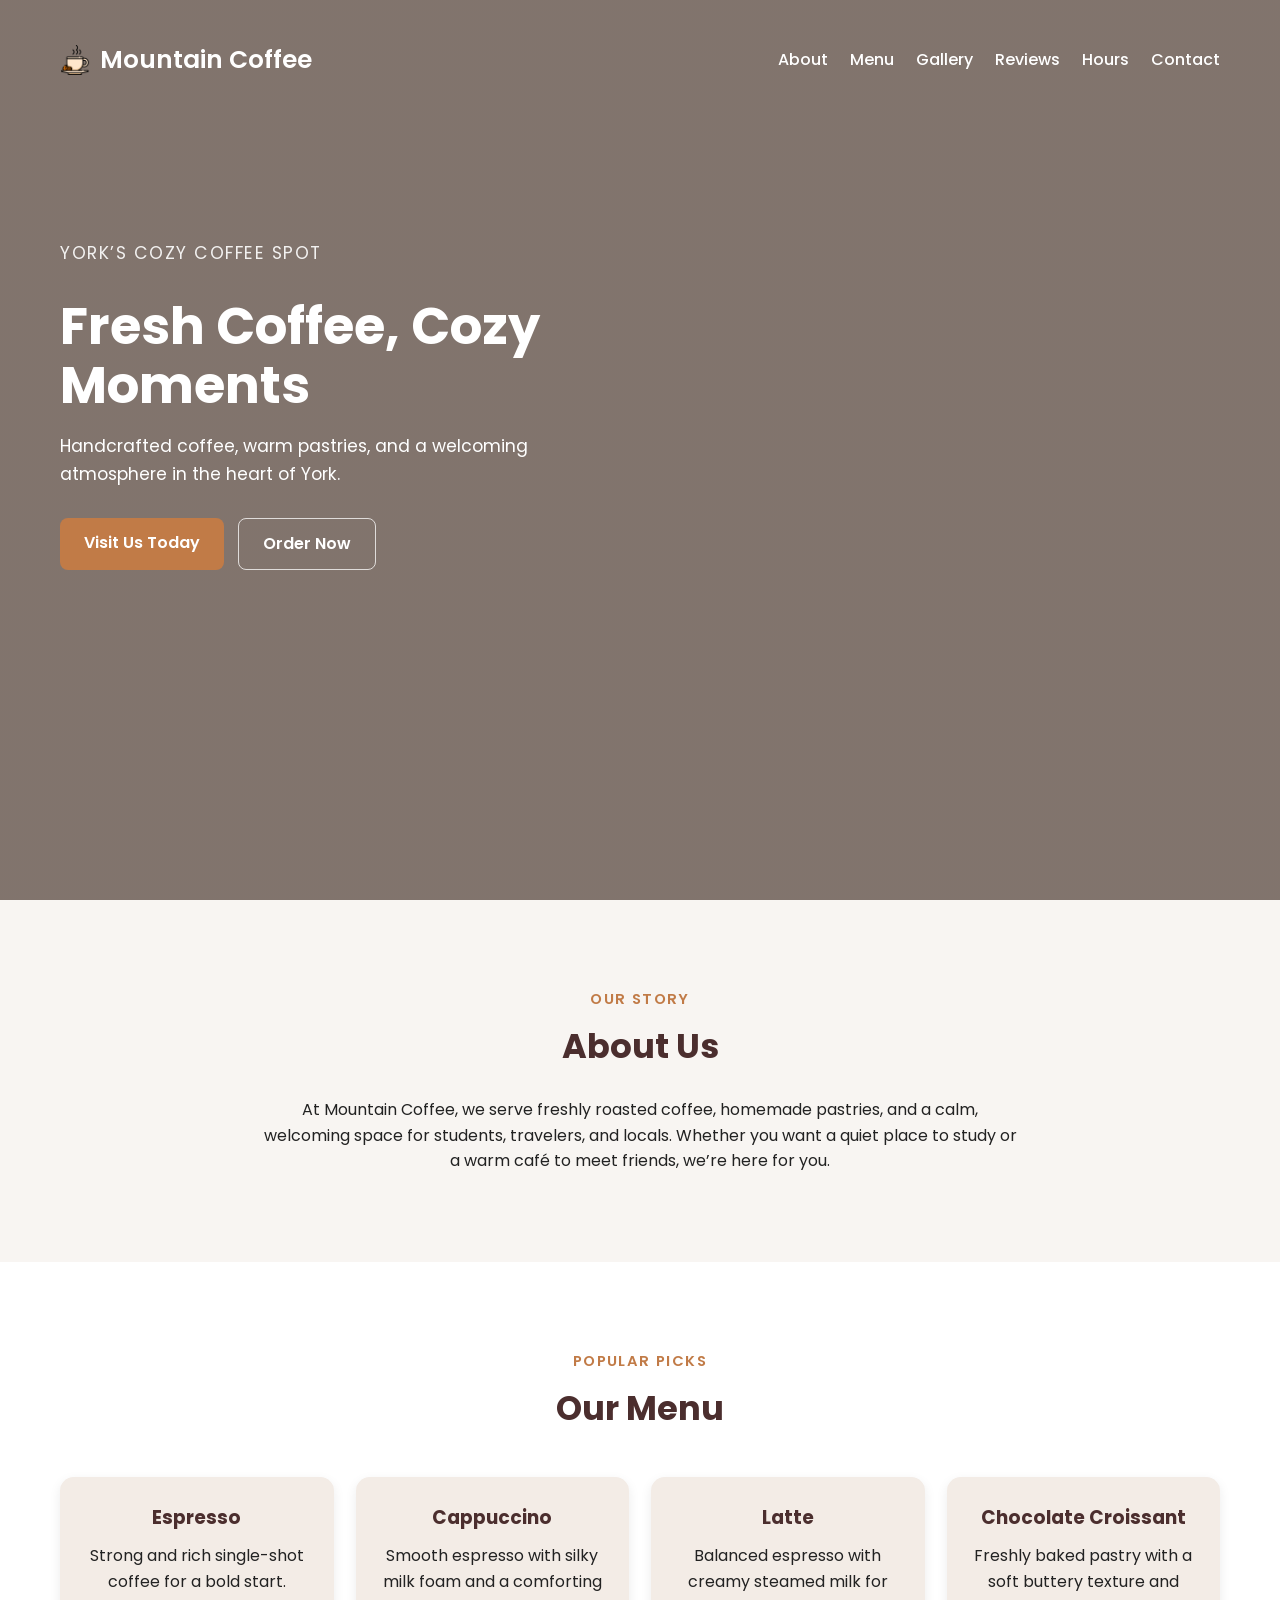
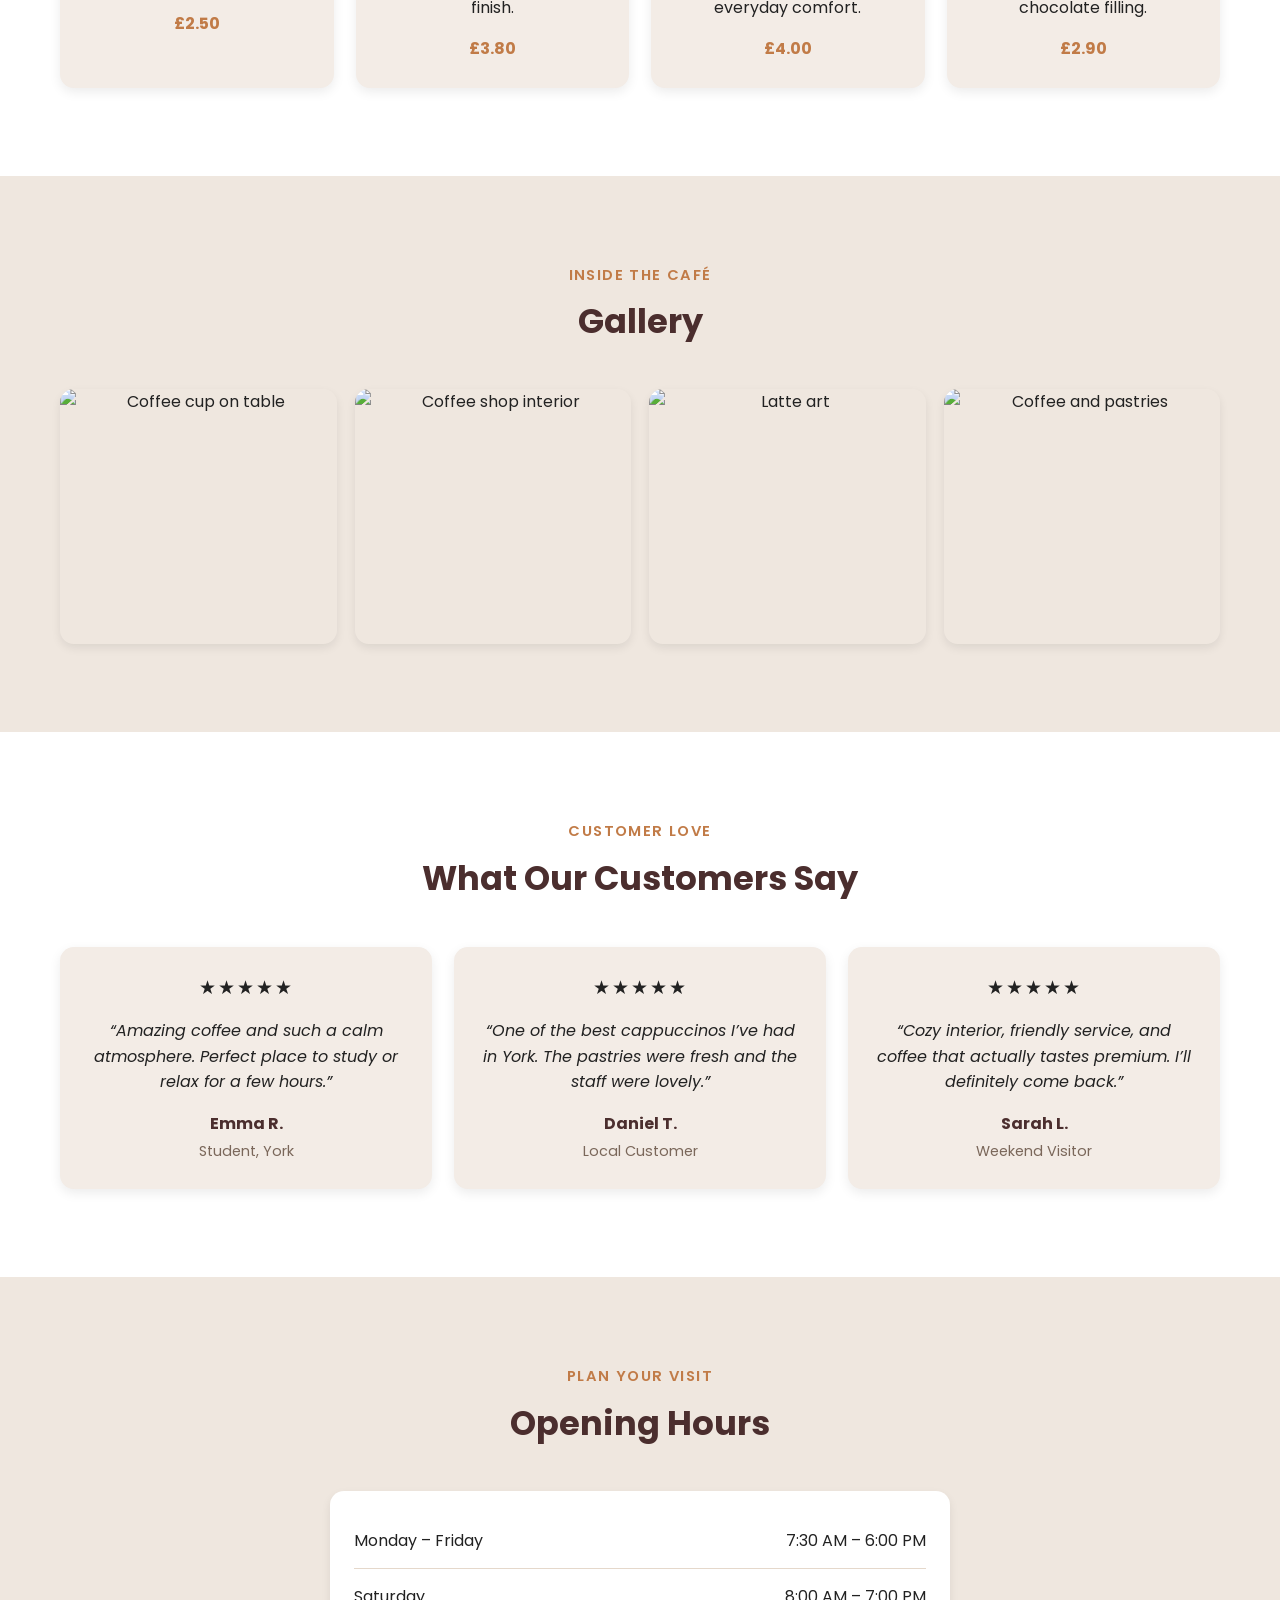
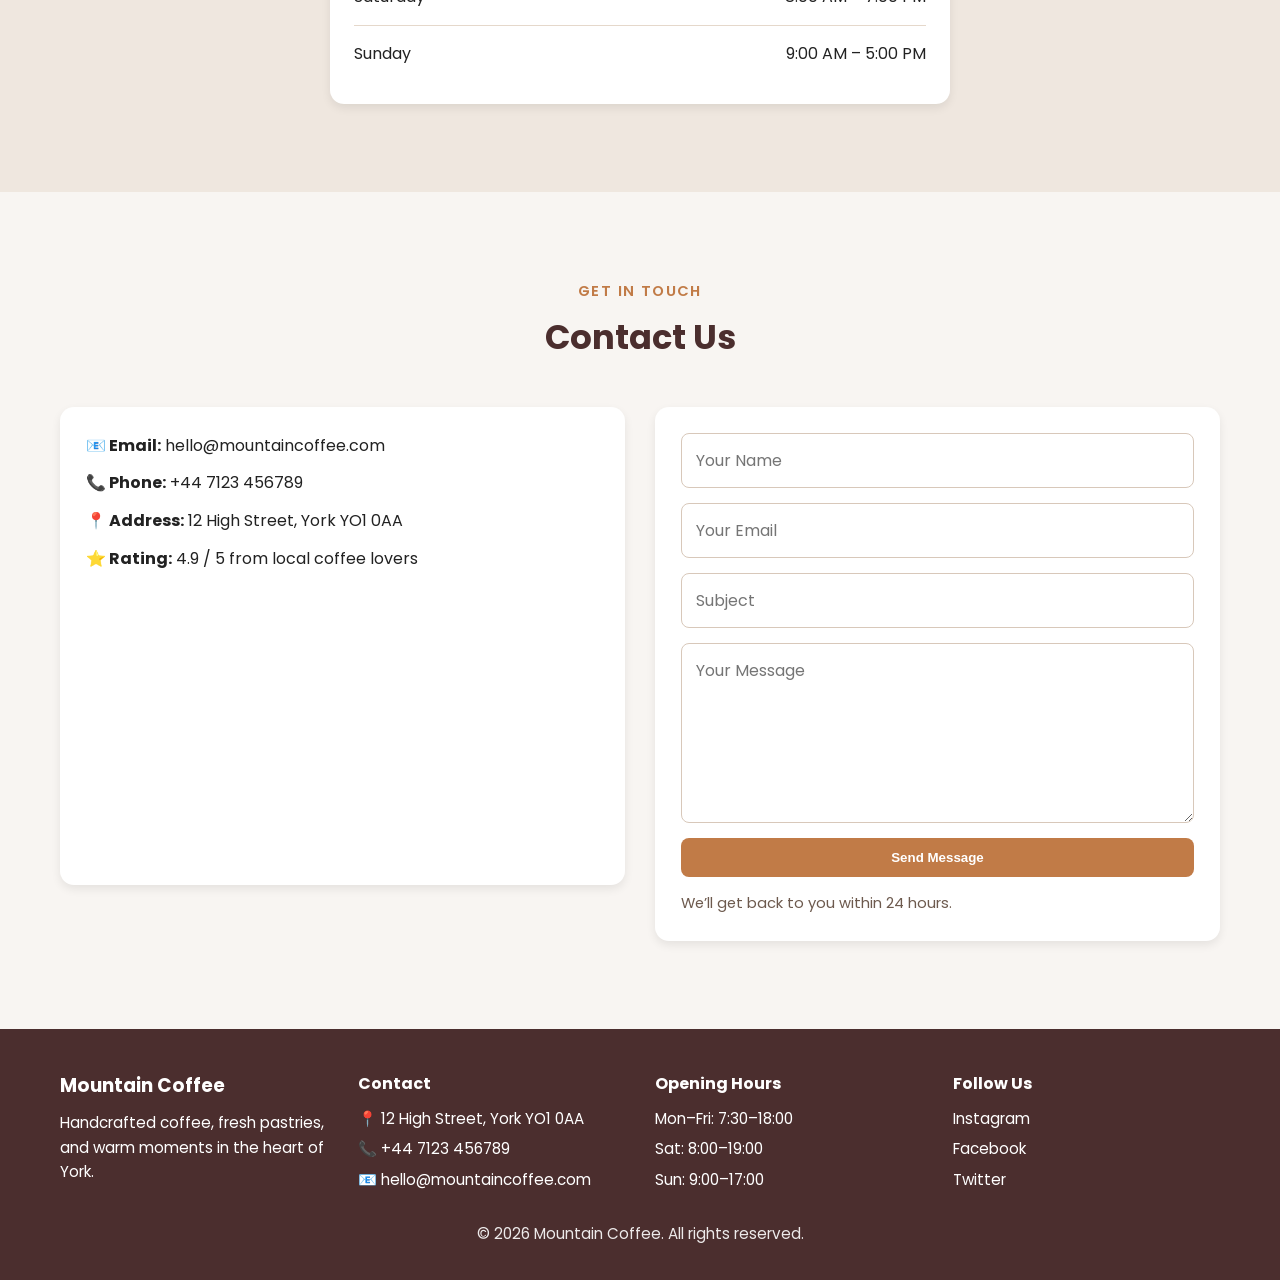
==== index.html @ c8e2e3cc "Add files via upload" ====
<!DOCTYPE html>
<html lang="en">
<head>
  <meta charset="UTF-8" />
  <meta name="viewport" content="width=device-width, initial-scale=1.0" />
  <title>Mountain Coffee</title>

  <link rel="icon" type="image/png" href="coffee.png" />
  <link href="https://fonts.googleapis.com/css2?family=Poppins:wght@300;400;500;600;700&display=swap" rel="stylesheet" />
  <link rel="stylesheet" href="style.css" />
</head>
<body>

  <header class="hero">
    <nav class="navbar">
      <div class="logo">
        <img src="coffee.png" alt="Mountain Coffee logo" class="logo-icon" />
        <span>Mountain Coffee</span>
      </div>

      <ul class="nav-links">
        <li><a href="#about">About</a></li>
        <li><a href="#menu">Menu</a></li>
        <li><a href="#gallery">Gallery</a></li>
        <li><a href="#testimonials">Reviews</a></li>
        <li><a href="#hours">Hours</a></li>
        <li><a href="#contact">Contact</a></li>
      </ul>
    </nav>

    <div class="hero-content">
      <p class="eyebrow">York’s Cozy Coffee Spot</p>
      <h1>Fresh Coffee, Cozy Moments</h1>
      <p>
        Handcrafted coffee, warm pastries, and a welcoming atmosphere in the heart of York.
      </p>

      <div class="hero-buttons">
        <a href="#contact" class="btn">Visit Us Today</a>
        <a href="#menu" class="btn btn-secondary">Order Now</a>
      </div>
    </div>
  </header>

  <section id="about" class="section">
    <div class="section-header">
      <p class="section-tag">Our Story</p>
      <h2>About Us</h2>
    </div>

    <p class="section-text">
      At Mountain Coffee, we serve freshly roasted coffee, homemade pastries, and a calm,
      welcoming space for students, travelers, and locals. Whether you want a quiet place
      to study or a warm café to meet friends, we’re here for you.
    </p>
  </section>

  <section id="menu" class="section menu-section">
    <div class="section-header">
      <p class="section-tag">Popular Picks</p>
      <h2>Our Menu</h2>
    </div>

    <div class="menu-grid">
      <div class="menu-card">
        <h3>Espresso</h3>
        <p>Strong and rich single-shot coffee for a bold start.</p>
        <span>£2.50</span>
      </div>

      <div class="menu-card">
        <h3>Cappuccino</h3>
        <p>Smooth espresso with silky milk foam and a comforting finish.</p>
        <span>£3.80</span>
      </div>

      <div class="menu-card">
        <h3>Latte</h3>
        <p>Balanced espresso with creamy steamed milk for everyday comfort.</p>
        <span>£4.00</span>
      </div>

      <div class="menu-card">
        <h3>Chocolate Croissant</h3>
        <p>Freshly baked pastry with a soft buttery texture and chocolate filling.</p>
        <span>£2.90</span>
      </div>
    </div>
  </section>

  <section id="gallery" class="section gallery-section">
    <div class="section-header">
      <p class="section-tag">Inside the Café</p>
      <h2>Gallery</h2>
    </div>

    <div class="gallery-grid">
      <img src="https://images.unsplash.com/photo-1509042239860-f550ce710b93?auto=format&fit=crop&w=800&q=80" alt="Coffee cup on table" />
      <img src="https://images.unsplash.com/photo-1495474472287-4d71bcdd2085?auto=format&fit=crop&w=800&q=80" alt="Coffee shop interior" />
      <img src="https://images.unsplash.com/photo-1511920170033-f8396924c348?auto=format&fit=crop&w=800&q=80" alt="Latte art" />
      <img src="https://images.unsplash.com/photo-1481391032119-d89fee407e44?auto=format&fit=crop&w=800&q=80" alt="Coffee and pastries" />
    </div>
  </section>

  <section id="testimonials" class="section testimonials-section">
    <div class="section-header">
      <p class="section-tag">Customer Love</p>
      <h2>What Our Customers Say</h2>
    </div>

    <div class="testimonials-grid">
      <div class="testimonial-card">
        <div class="stars" aria-label="5 star review">★★★★★</div>
        <p class="review-text">
          “Amazing coffee and such a calm atmosphere. Perfect place to study or relax for a few hours.”
        </p>
        <h4>Emma R.</h4>
        <span class="review-role">Student, York</span>
      </div>

      <div class="testimonial-card">
        <div class="stars" aria-label="5 star review">★★★★★</div>
        <p class="review-text">
          “One of the best cappuccinos I’ve had in York. The pastries were fresh and the staff were lovely.”
        </p>
        <h4>Daniel T.</h4>
        <span class="review-role">Local Customer</span>
      </div>

      <div class="testimonial-card">
        <div class="stars" aria-label="5 star review">★★★★★</div>
        <p class="review-text">
          “Cozy interior, friendly service, and coffee that actually tastes premium. I’ll definitely come back.”
        </p>
        <h4>Sarah L.</h4>
        <span class="review-role">Weekend Visitor</span>
      </div>
    </div>
  </section>

  <section id="hours" class="section hours-section">
    <div class="section-header">
      <p class="section-tag">Plan Your Visit</p>
      <h2>Opening Hours</h2>
    </div>

    <div class="hours-box">
      <div class="hours-row">
        <span>Monday – Friday</span>
        <span>7:30 AM – 6:00 PM</span>
      </div>
      <div class="hours-row">
        <span>Saturday</span>
        <span>8:00 AM – 7:00 PM</span>
      </div>
      <div class="hours-row">
        <span>Sunday</span>
        <span>9:00 AM – 5:00 PM</span>
      </div>
    </div>
  </section>

  <section id="contact" class="section contact-section">
    <div class="section-header">
      <p class="section-tag">Get in Touch</p>
      <h2>Contact Us</h2>
    </div>

    <div class="contact-grid">
      <div class="contact-info">
        <p><strong>📧 Email:</strong> hello@mountaincoffee.com</p>
        <p><strong>📞 Phone:</strong> +44 7123 456789</p>
        <p><strong>📍 Address:</strong> 12 High Street, York YO1 0AA</p>
        <p><strong>⭐ Rating:</strong> 4.9 / 5 from local coffee lovers</p>

        <div class="map-box">
          <iframe
            src="https://www.google.com/maps?q=York%20city%20centre&output=embed"
            width="100%"
            height="260"
            style="border:0;"
            loading="lazy"
            referrerpolicy="no-referrer-when-downgrade"
            title="Map showing York city centre">
          </iframe>
        </div>
      </div>

      <form
        class="contact-form"
        name="contact"
        method="POST"
        data-netlify="true"
      >
        <input type="hidden" name="form-name" value="contact" />

        <input type="text" name="name" placeholder="Your Name" required />
        <input type="email" name="email" placeholder="Your Email" required />
        <input type="text" name="subject" placeholder="Subject" required />
        <textarea name="message" rows="6" placeholder="Your Message" required></textarea>

        <button type="submit" class="btn">Send Message</button>
        <p class="form-note">We’ll get back to you within 24 hours.</p>
      </form>
    </div>
  </section>

  <footer class="footer">
    <div class="footer-grid">
      <div>
        <h3>Mountain Coffee</h3>
        <p>Handcrafted coffee, fresh pastries, and warm moments in the heart of York.</p>
      </div>

      <div>
        <h4>Contact</h4>
        <p>📍 12 High Street, York YO1 0AA</p>
        <p>📞 +44 7123 456789</p>
        <p>📧 hello@mountaincoffee.com</p>
      </div>

      <div>
        <h4>Opening Hours</h4>
        <p>Mon–Fri: 7:30–18:00</p>
        <p>Sat: 8:00–19:00</p>
        <p>Sun: 9:00–17:00</p>
      </div>

      <div>
        <h4>Follow Us</h4>
        <p>Instagram</p>
        <p>Facebook</p>
        <p>Twitter</p>
      </div>
    </div>

    <p class="copyright">© 2026 Mountain Coffee. All rights reserved.</p>
  </footer>

</body>
</html>
---- style.css ----
* {
    margin: 0;
    padding: 0;
    box-sizing: border-box;
  }
  
  html {
    scroll-behavior: smooth;
  }
  
  body {
    font-family: 'Poppins', sans-serif;
    line-height: 1.6;
    color: #222;
    background: #f8f5f2;
  }
  
  img {
    max-width: 100%;
    display: block;
  }
  
  .hero {
    min-height: 100vh;
    background:
      linear-gradient(rgba(50, 30, 20, 0.6), rgba(50, 30, 20, 0.6)),
      url("https://images.unsplash.com/photo-1495474472287-4d71bcdd2085?auto=format&fit=crop&w=1400&q=80");
    background-size: cover;
    background-position: center;
    color: white;
    padding: 20px 60px;
  }
  
  .navbar {
    display: flex;
    justify-content: space-between;
    align-items: center;
    padding: 20px 0;
    gap: 20px;
  }
  
  .logo {
    display: flex;
    align-items: center;
    gap: 10px;
    font-size: 1.55rem;
    font-weight: 600;
  }
  
  .logo-icon {
    width: 30px;
    height: 30px;
    object-fit: contain;
  }
  
  .nav-links {
    list-style: none;
    display: flex;
    gap: 22px;
    flex-wrap: wrap;
  }
  
  .nav-links a {
    text-decoration: none;
    color: white;
    font-weight: 500;
    transition: opacity 0.2s ease;
  }
  
  .nav-links a:hover {
    opacity: 0.75;
  }
  
  .hero-content {
    max-width: 650px;
    margin-top: 140px;
  }
  
  .eyebrow {
    font-size: 0.95rem;
    letter-spacing: 1.5px;
    text-transform: uppercase;
    margin-bottom: 14px;
    opacity: 0.9;
  }
  
  .hero-content h1 {
    font-size: 3.2rem;
    line-height: 1.15;
    margin-bottom: 18px;
  }
  
  .hero-content p {
    font-size: 1.08rem;
    max-width: 560px;
    margin-bottom: 30px;
  }
  
  .hero-buttons {
    display: flex;
    gap: 14px;
    flex-wrap: wrap;
  }
  
  .btn {
    display: inline-block;
    background: #c17b47;
    color: white;
    text-decoration: none;
    padding: 12px 24px;
    border-radius: 8px;
    border: none;
    cursor: pointer;
    font-weight: 600;
    transition: transform 0.2s ease, opacity 0.2s ease;
  }
  
  .btn:hover {
    transform: scale(1.05);
    opacity: 0.95;
  }
  
  .btn-secondary {
    background: transparent;
    border: 1px solid rgba(255, 255, 255, 0.75);
  }
  
  .section {
    padding: 88px 60px;
    text-align: center;
    scroll-margin-top: 80px;
  }
  
  .section-header {
    margin-bottom: 24px;
  }
  
  .section-tag {
    color: #c17b47;
    font-size: 0.92rem;
    font-weight: 600;
    text-transform: uppercase;
    letter-spacing: 1.4px;
    margin-bottom: 8px;
  }
  
  .section h2 {
    color: #4b2e2e;
    font-size: 2.1rem;
  }
  
  .section-text {
    max-width: 760px;
    margin: 0 auto;
    font-size: 1rem;
  }
  
  .menu-section {
    background: white;
  }
  
  .menu-grid,
  .testimonials-grid {
    display: grid;
    grid-template-columns: repeat(auto-fit, minmax(220px, 1fr));
    gap: 22px;
    margin-top: 42px;
  }
  
  .menu-card,
  .testimonial-card {
    background: #f3ece6;
    padding: 26px;
    border-radius: 14px;
    box-shadow: 0 4px 12px rgba(0, 0, 0, 0.08);
    transition: transform 0.25s ease, box-shadow 0.25s ease;
  }
  
  .menu-card:hover,
  .testimonial-card:hover,
  .gallery-grid img:hover {
    transform: translateY(-6px);
    box-shadow: 0 10px 20px rgba(0, 0, 0, 0.12);
  }
  
  .menu-card h3 {
    color: #4b2e2e;
    margin-bottom: 10px;
  }
  
  .menu-card p {
    margin-bottom: 16px;
  }
  
  .menu-card span {
    font-weight: 700;
    color: #c17b47;
  }
  
  .gallery-section {
    background: #efe7df;
  }
  
  .gallery-grid {
    display: grid;
    grid-template-columns: repeat(auto-fit, minmax(220px, 1fr));
    gap: 18px;
    margin-top: 40px;
  }
  
  .gallery-grid img {
    width: 100%;
    height: 255px;
    object-fit: cover;
    border-radius: 14px;
    box-shadow: 0 4px 10px rgba(0, 0, 0, 0.08);
    transition: transform 0.25s ease, box-shadow 0.25s ease;
  }
  
  .testimonials-section {
    background: white;
  }
  
  .stars {
    font-size: 1.2rem;
    margin-bottom: 14px;
    letter-spacing: 2px;
  }
  
  .review-text {
    margin-bottom: 16px;
    font-style: italic;
  }
  
  .testimonial-card h4 {
    color: #4b2e2e;
    margin-bottom: 4px;
  }
  
  .review-role {
    display: block;
    font-size: 0.9rem;
    color: #7a675a;
  }
  
  .hours-section {
    background: #efe7df;
  }
  
  .hours-box {
    max-width: 620px;
    margin: 40px auto 0;
    background: white;
    border-radius: 14px;
    padding: 22px 24px;
    box-shadow: 0 4px 10px rgba(0, 0, 0, 0.08);
  }
  
  .hours-row {
    display: flex;
    justify-content: space-between;
    gap: 20px;
    padding: 15px 0;
    border-bottom: 1px solid #e5d8cb;
  }
  
  .hours-row:last-child {
    border-bottom: none;
  }
  
  .contact-section {
    background: #f8f5f2;
  }
  
  .contact-grid {
    display: grid;
    grid-template-columns: 1fr 1fr;
    gap: 30px;
    margin-top: 42px;
    text-align: left;
    align-items: start;
  }
  
  .contact-info,
  .contact-form {
    background: white;
    padding: 26px;
    border-radius: 14px;
    box-shadow: 0 4px 10px rgba(0, 0, 0, 0.08);
  }
  
  .contact-info p {
    margin-bottom: 12px;
  }
  
  .map-box {
    margin-top: 20px;
    overflow: hidden;
    border-radius: 12px;
  }
  
  .contact-form {
    display: flex;
    flex-direction: column;
    gap: 15px;
  }
  
  .contact-form input,
  .contact-form textarea {
    width: 100%;
    padding: 14px;
    border: 1px solid #d8c8ba;
    border-radius: 8px;
    font-size: 1rem;
    font-family: 'Poppins', sans-serif;
  }
  
  .contact-form textarea {
    resize: vertical;
  }
  
  .form-note {
    font-size: 0.92rem;
    color: #6d5a4e;
  }
  
  .footer {
    background: #4b2e2e;
    color: white;
    padding: 42px 60px 28px;
  }
  
  .footer-grid {
    display: grid;
    grid-template-columns: repeat(auto-fit, minmax(200px, 1fr));
    gap: 30px;
    margin-bottom: 24px;
    text-align: left;
  }
  
  .footer h3,
  .footer h4 {
    margin-bottom: 10px;
  }
  
  .footer p {
    margin-bottom: 6px;
    font-size: 0.95rem;
  }
  
  .copyright {
    text-align: center;
    margin-top: 12px;
    font-size: 0.92rem;
    opacity: 0.9;
  }
  
  @media (max-width: 900px) {
    .contact-grid {
      grid-template-columns: 1fr;
    }
  }
  
  @media (max-width: 768px) {
    .hero {
      padding: 20px 24px;
    }
  
    .navbar {
      flex-direction: column;
      gap: 16px;
    }
  
    .nav-links {
      justify-content: center;
    }
  
    .hero-content {
      margin-top: 90px;
    }
  
    .hero-content h1 {
      font-size: 2.35rem;
    }
  
    .section {
      padding: 64px 24px;
    }
  
    .hours-row {
      flex-direction: column;
      align-items: flex-start;
    }
  
    .footer {
      padding: 36px 24px 24px;
    }
  }
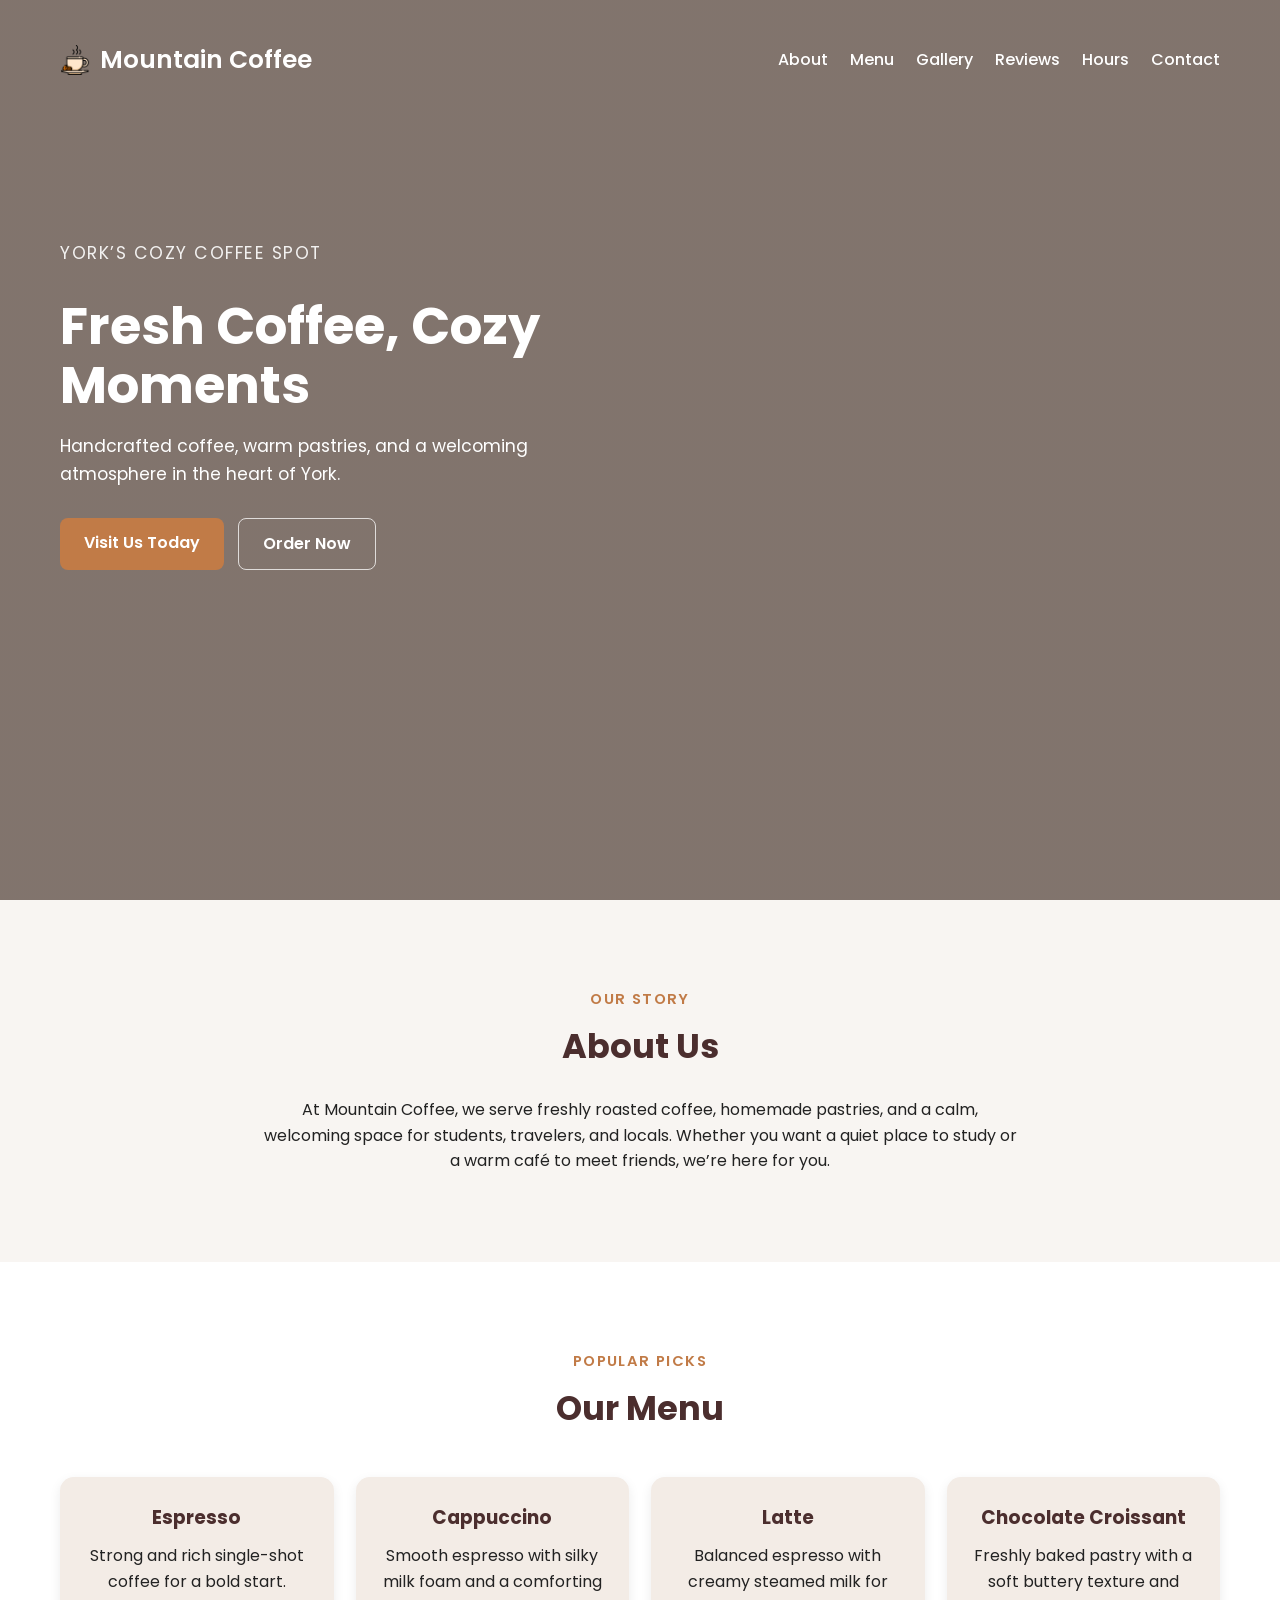
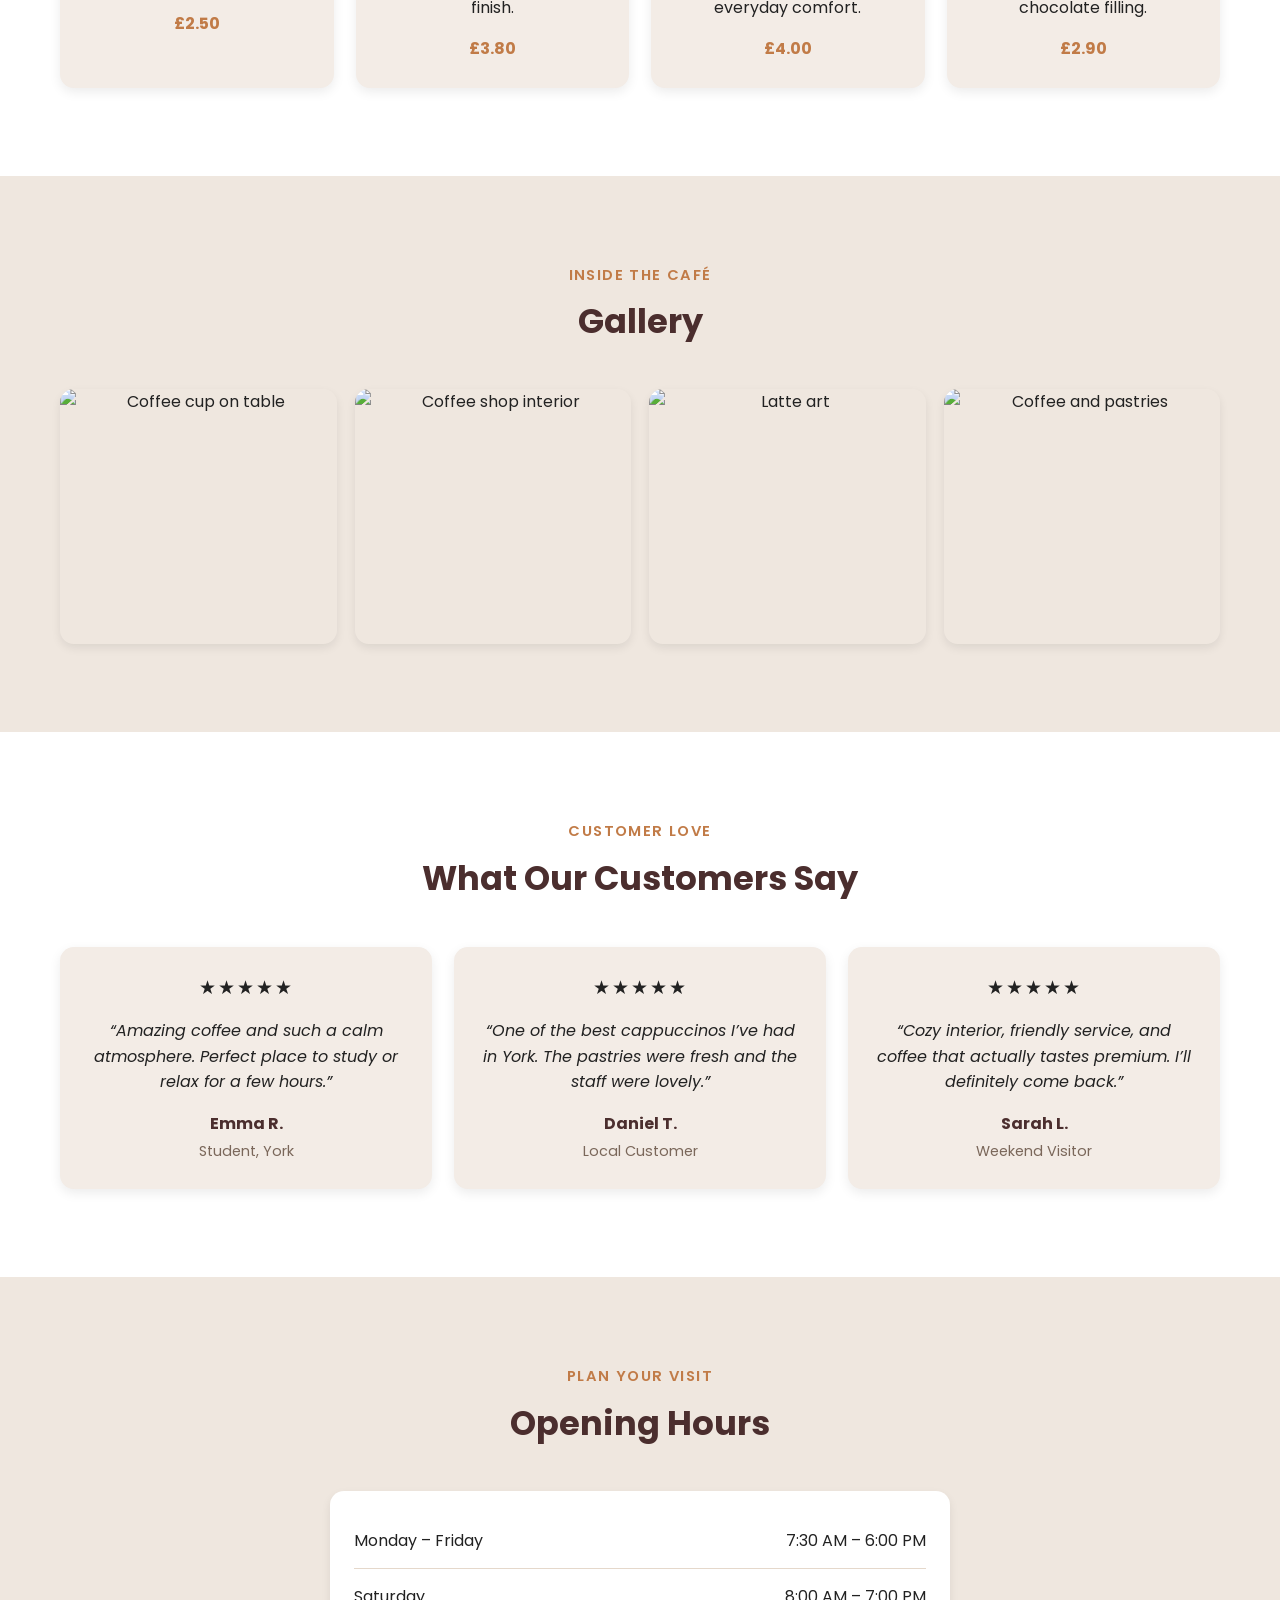
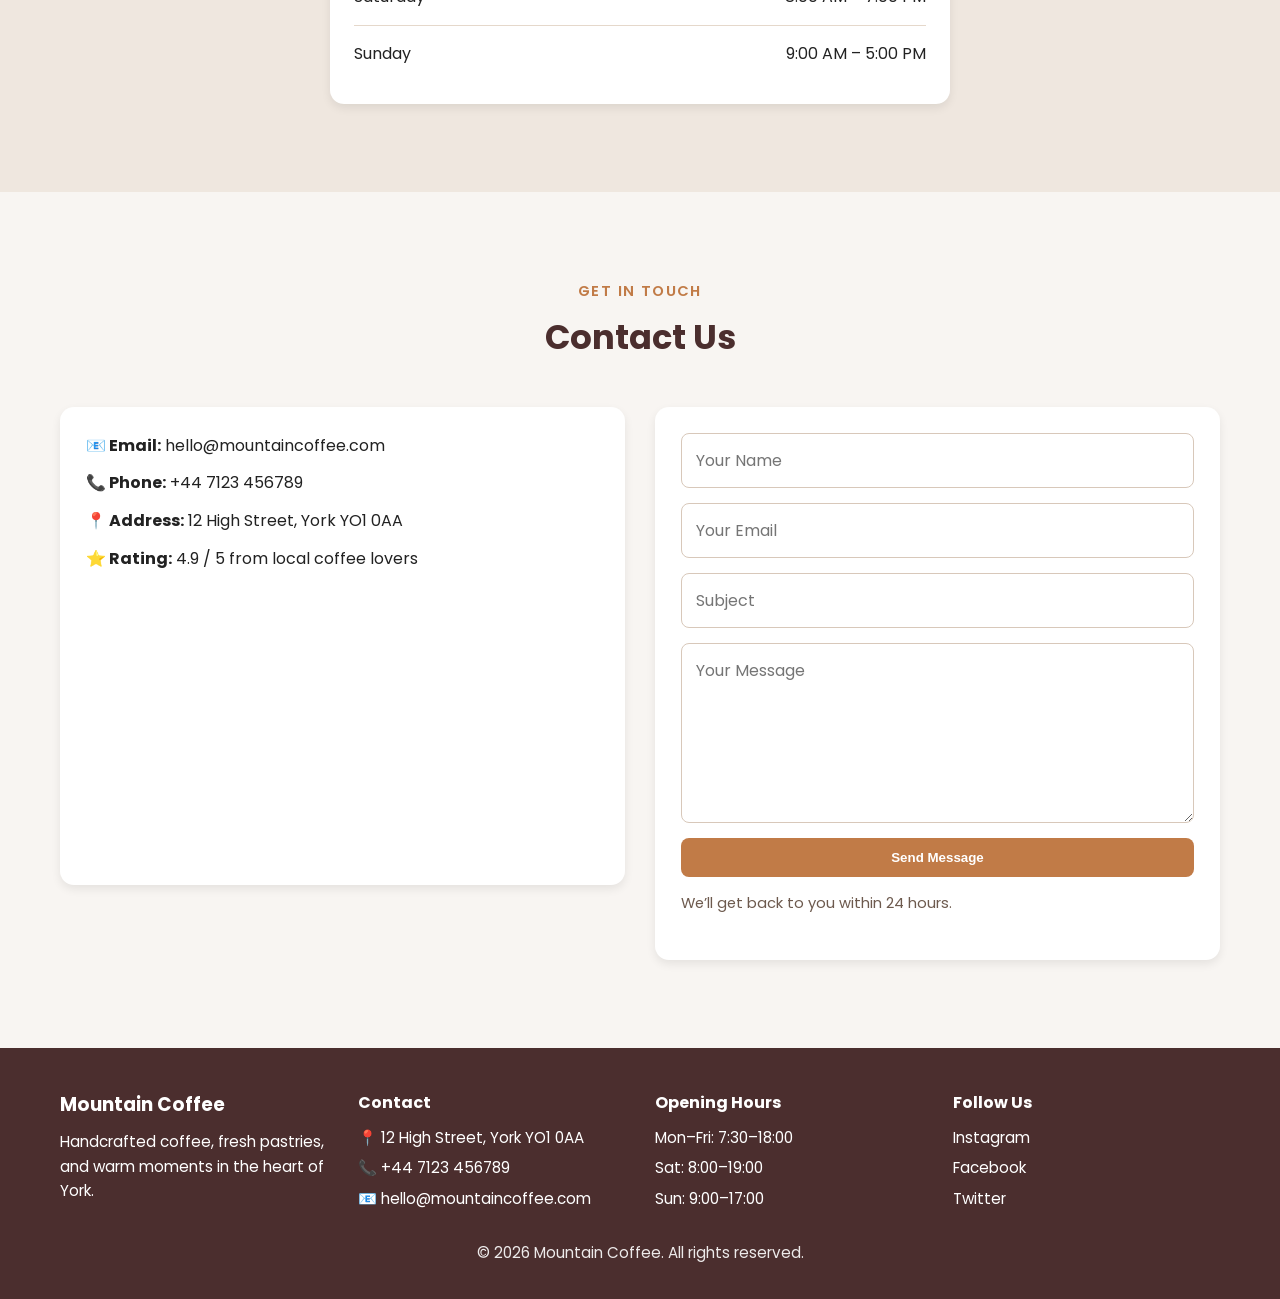
==== commit 2ce28f66: "Add files via upload" ====
--- a/index.html
+++ b/index.html
@@ -187,10 +187,12 @@
       </div>
 
       <form
+        id="contactForm"
         class="contact-form"
         name="contact"
         method="POST"
         data-netlify="true"
+        netlify
       >
         <input type="hidden" name="form-name" value="contact" />
 
@@ -201,6 +203,7 @@
 
         <button type="submit" class="btn">Send Message</button>
         <p class="form-note">We’ll get back to you within 24 hours.</p>
+        <p id="formMessage" class="form-message" aria-live="polite"></p>
       </form>
     </div>
   </section>
@@ -237,5 +240,47 @@
     <p class="copyright">© 2026 Mountain Coffee. All rights reserved.</p>
   </footer>
 
+  <script>
+    const contactForm = document.getElementById("contactForm");
+    const formMessage = document.getElementById("formMessage");
+
+    function encodeFormData(data) {
+      return Object.keys(data)
+        .map(key => encodeURIComponent(key) + "=" + encodeURIComponent(data[key]))
+        .join("&");
+    }
+
+    if (contactForm) {
+      contactForm.addEventListener("submit", async function (e) {
+        e.preventDefault();
+
+        const formData = new FormData(contactForm);
+        const data = Object.fromEntries(formData.entries());
+
+        try {
+          const response = await fetch("/", {
+            method: "POST",
+            headers: {
+              "Content-Type": "application/x-www-form-urlencoded"
+            },
+            body: encodeFormData(data)
+          });
+
+          if (response.ok) {
+            formMessage.textContent = "Thank you! Your message has been sent successfully.";
+            formMessage.className = "form-message success";
+            contactForm.reset();
+          } else {
+            formMessage.textContent = "Sorry, something went wrong. Please try again.";
+            formMessage.className = "form-message error";
+          }
+        } catch (error) {
+          formMessage.textContent = "Sorry, something went wrong. Please check your connection and try again.";
+          formMessage.className = "form-message error";
+        }
+      });
+    }
+  </script>
+
 </body>
 </html>
--- a/style.css
+++ b/style.css
@@ -324,6 +324,20 @@
     color: #6d5a4e;
   }
   
+  .form-message {
+    font-size: 0.95rem;
+    margin-top: 4px;
+    font-weight: 500;
+  }
+  
+  .form-message.success {
+    color: #2e7d32;
+  }
+  
+  .form-message.error {
+    color: #c62828;
+  }
+  
   .footer {
     background: #4b2e2e;
     color: white;
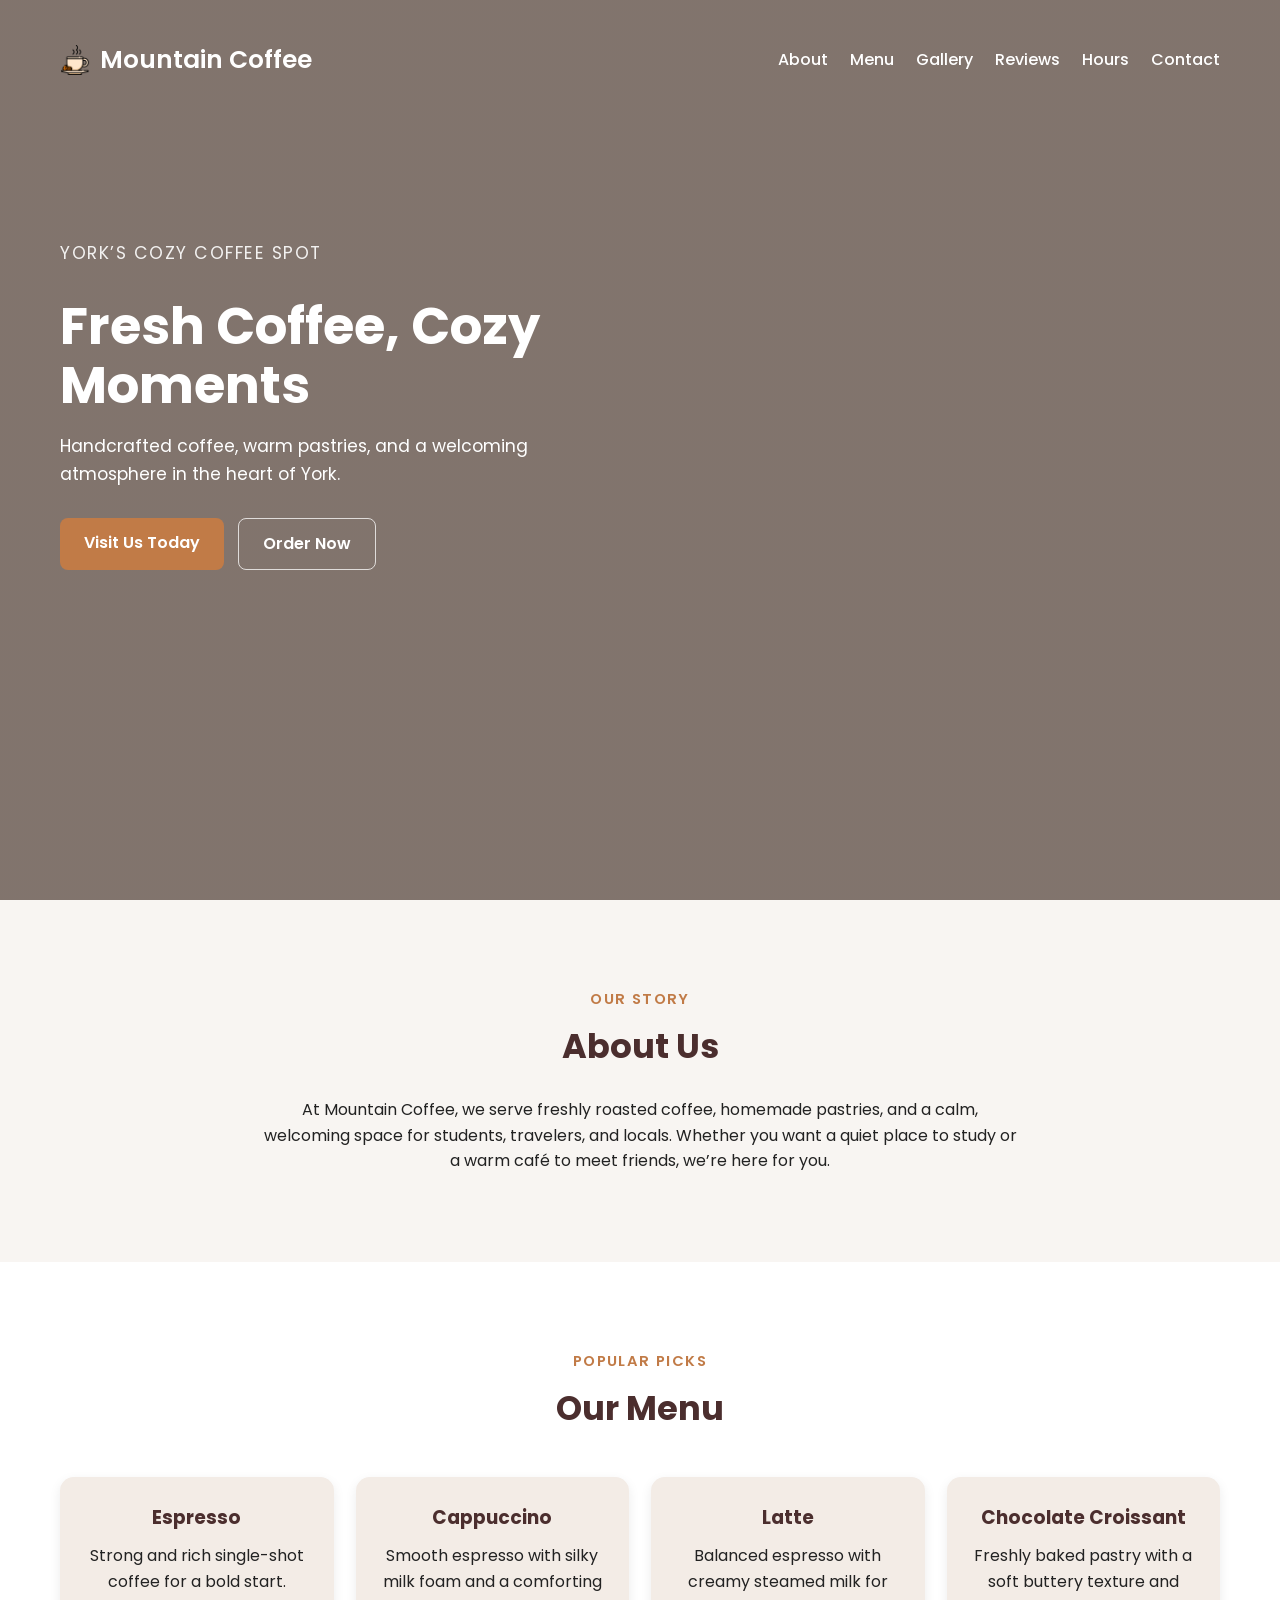
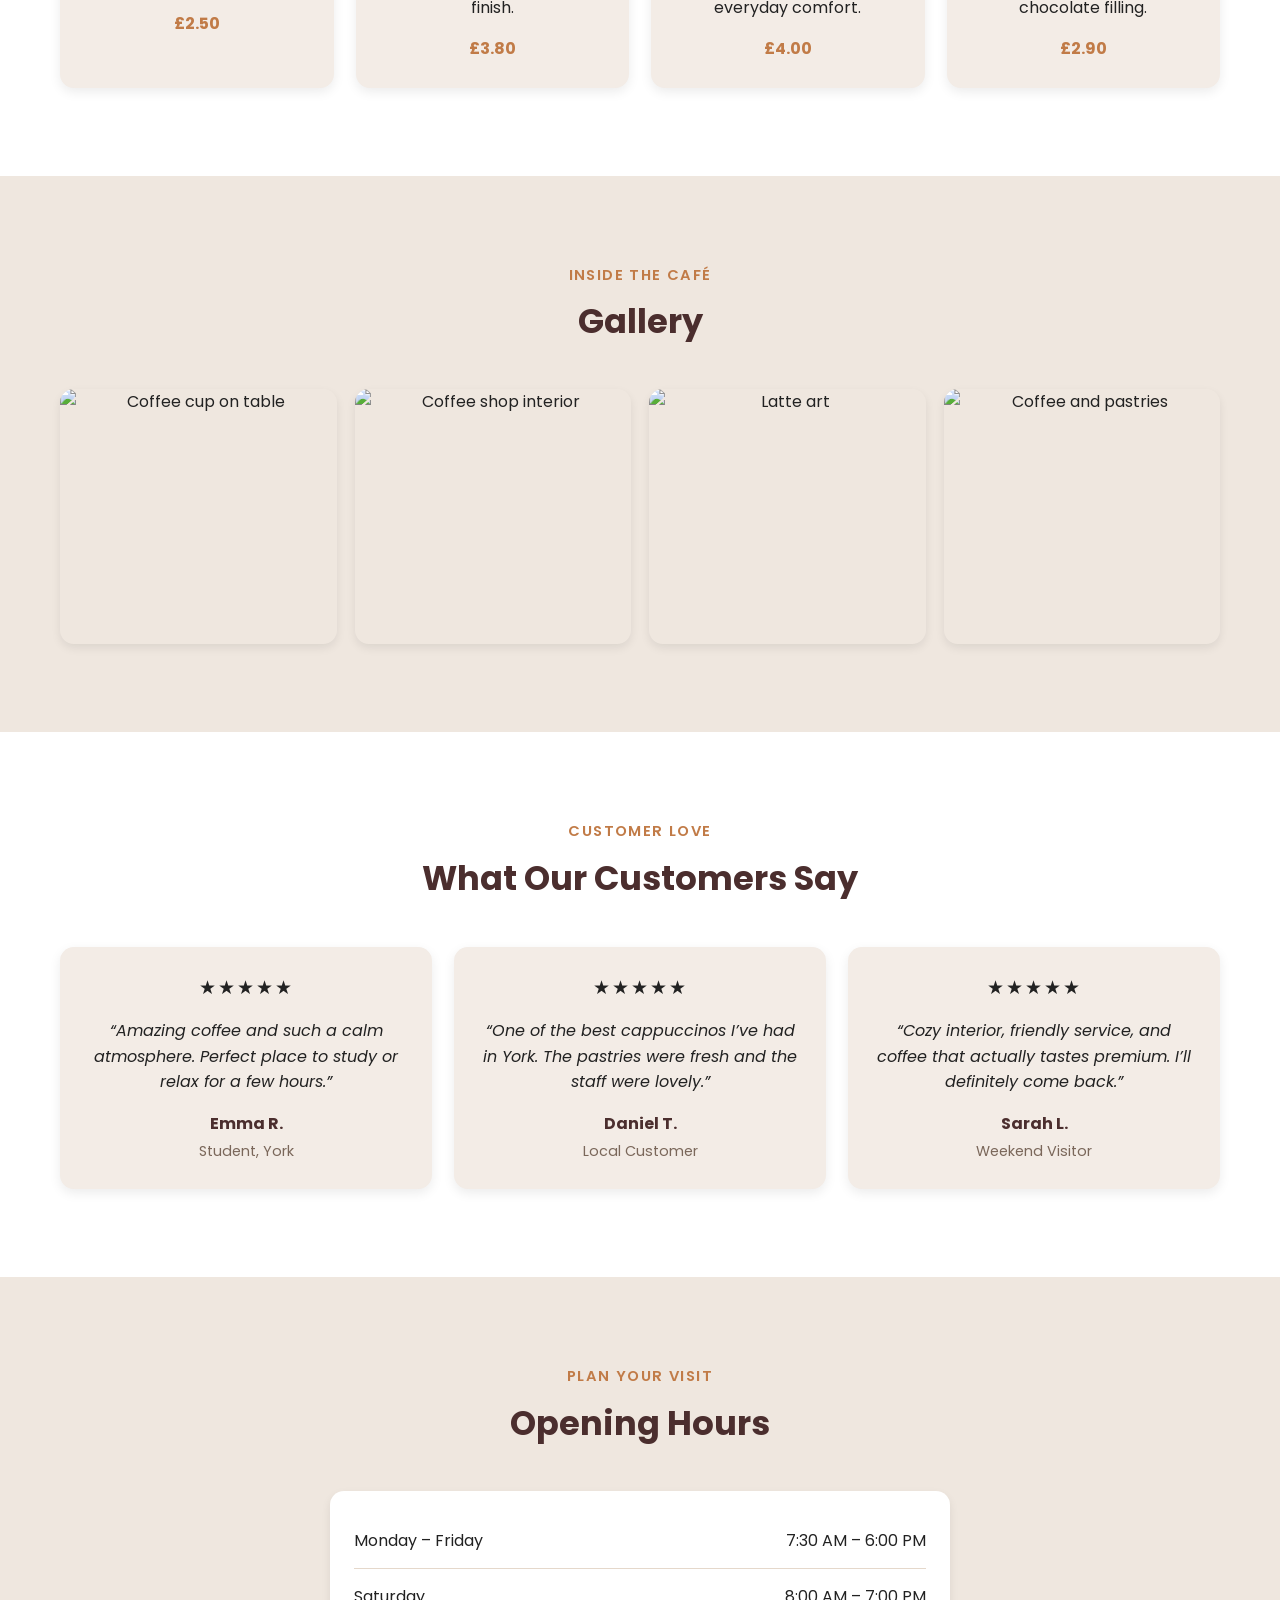
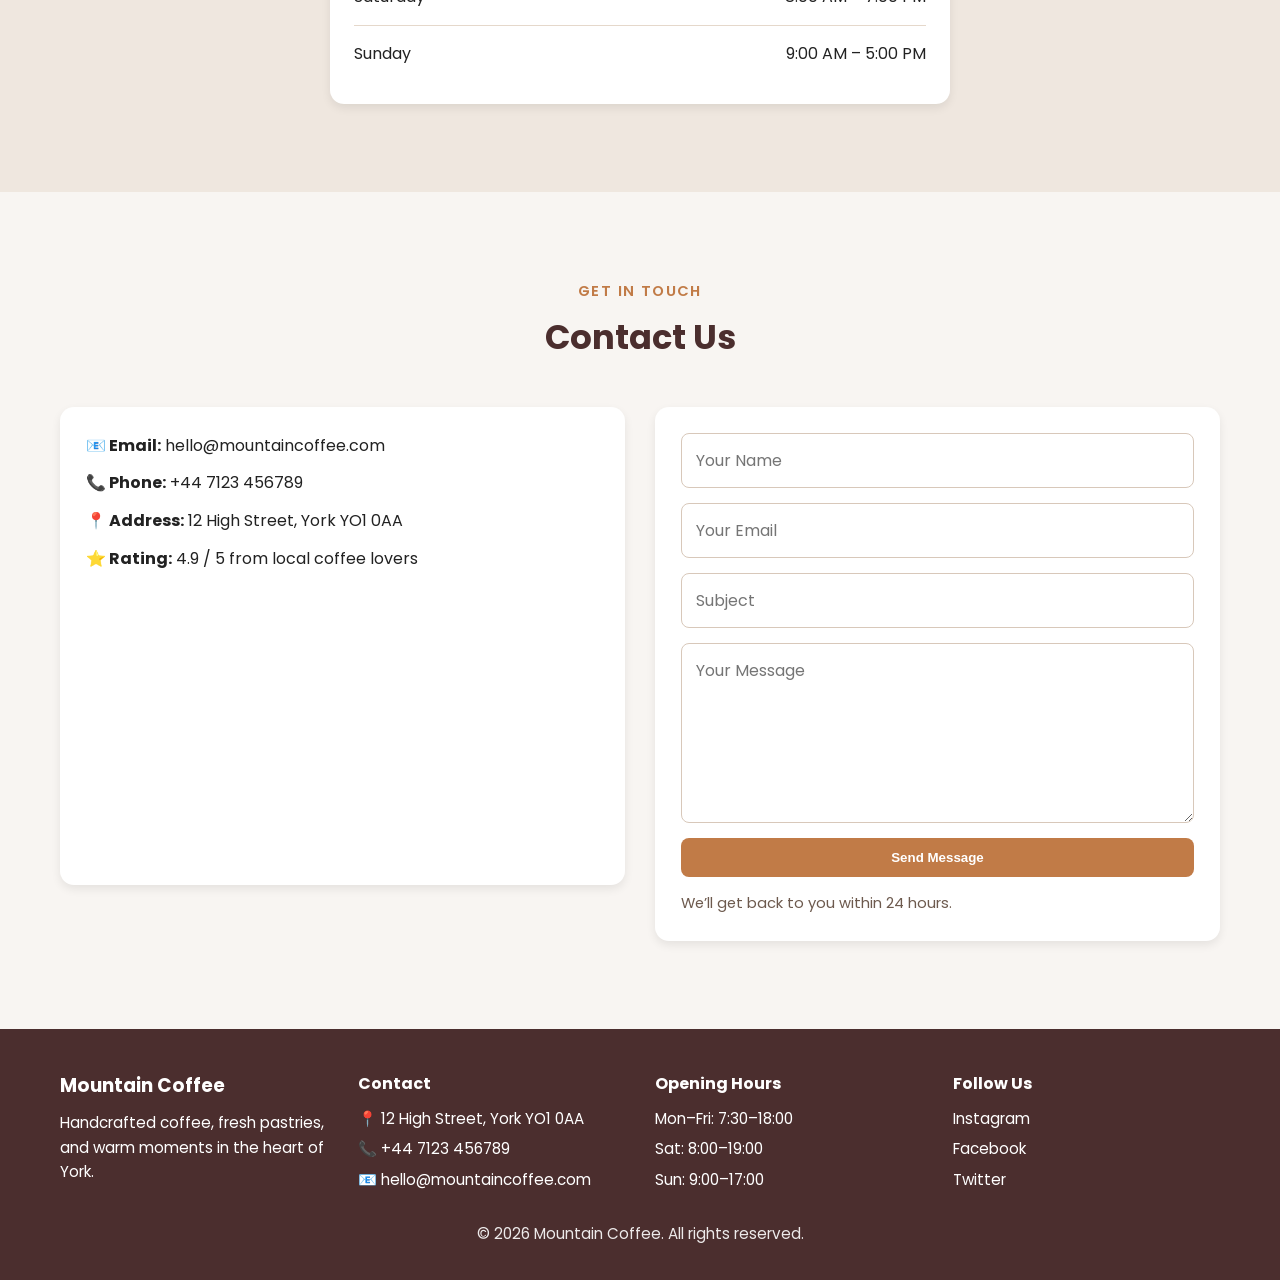
==== commit de83fe1d: "Add files via upload" ====
--- a/index.html
+++ b/index.html
@@ -187,24 +187,23 @@
       </div>
 
       <form
-        id="contactForm"
         class="contact-form"
         name="contact"
         method="POST"
         data-netlify="true"
         netlify
-      >
+        action="/thank-you.html"
+        >
         <input type="hidden" name="form-name" value="contact" />
-
+    
         <input type="text" name="name" placeholder="Your Name" required />
         <input type="email" name="email" placeholder="Your Email" required />
         <input type="text" name="subject" placeholder="Subject" required />
         <textarea name="message" rows="6" placeholder="Your Message" required></textarea>
-
+    
         <button type="submit" class="btn">Send Message</button>
         <p class="form-note">We’ll get back to you within 24 hours.</p>
-        <p id="formMessage" class="form-message" aria-live="polite"></p>
-      </form>
+        </form>
     </div>
   </section>
 
@@ -240,47 +239,5 @@
     <p class="copyright">© 2026 Mountain Coffee. All rights reserved.</p>
   </footer>
 
-  <script>
-    const contactForm = document.getElementById("contactForm");
-    const formMessage = document.getElementById("formMessage");
-
-    function encodeFormData(data) {
-      return Object.keys(data)
-        .map(key => encodeURIComponent(key) + "=" + encodeURIComponent(data[key]))
-        .join("&");
-    }
-
-    if (contactForm) {
-      contactForm.addEventListener("submit", async function (e) {
-        e.preventDefault();
-
-        const formData = new FormData(contactForm);
-        const data = Object.fromEntries(formData.entries());
-
-        try {
-          const response = await fetch("/", {
-            method: "POST",
-            headers: {
-              "Content-Type": "application/x-www-form-urlencoded"
-            },
-            body: encodeFormData(data)
-          });
-
-          if (response.ok) {
-            formMessage.textContent = "Thank you! Your message has been sent successfully.";
-            formMessage.className = "form-message success";
-            contactForm.reset();
-          } else {
-            formMessage.textContent = "Sorry, something went wrong. Please try again.";
-            formMessage.className = "form-message error";
-          }
-        } catch (error) {
-          formMessage.textContent = "Sorry, something went wrong. Please check your connection and try again.";
-          formMessage.className = "form-message error";
-        }
-      });
-    }
-  </script>
-
 </body>
 </html>
--- a/style.css
+++ b/style.css
@@ -324,19 +324,6 @@
     color: #6d5a4e;
   }
   
-  .form-message {
-    font-size: 0.95rem;
-    margin-top: 4px;
-    font-weight: 500;
-  }
-  
-  .form-message.success {
-    color: #2e7d32;
-  }
-  
-  .form-message.error {
-    color: #c62828;
-  }
   
   .footer {
     background: #4b2e2e;
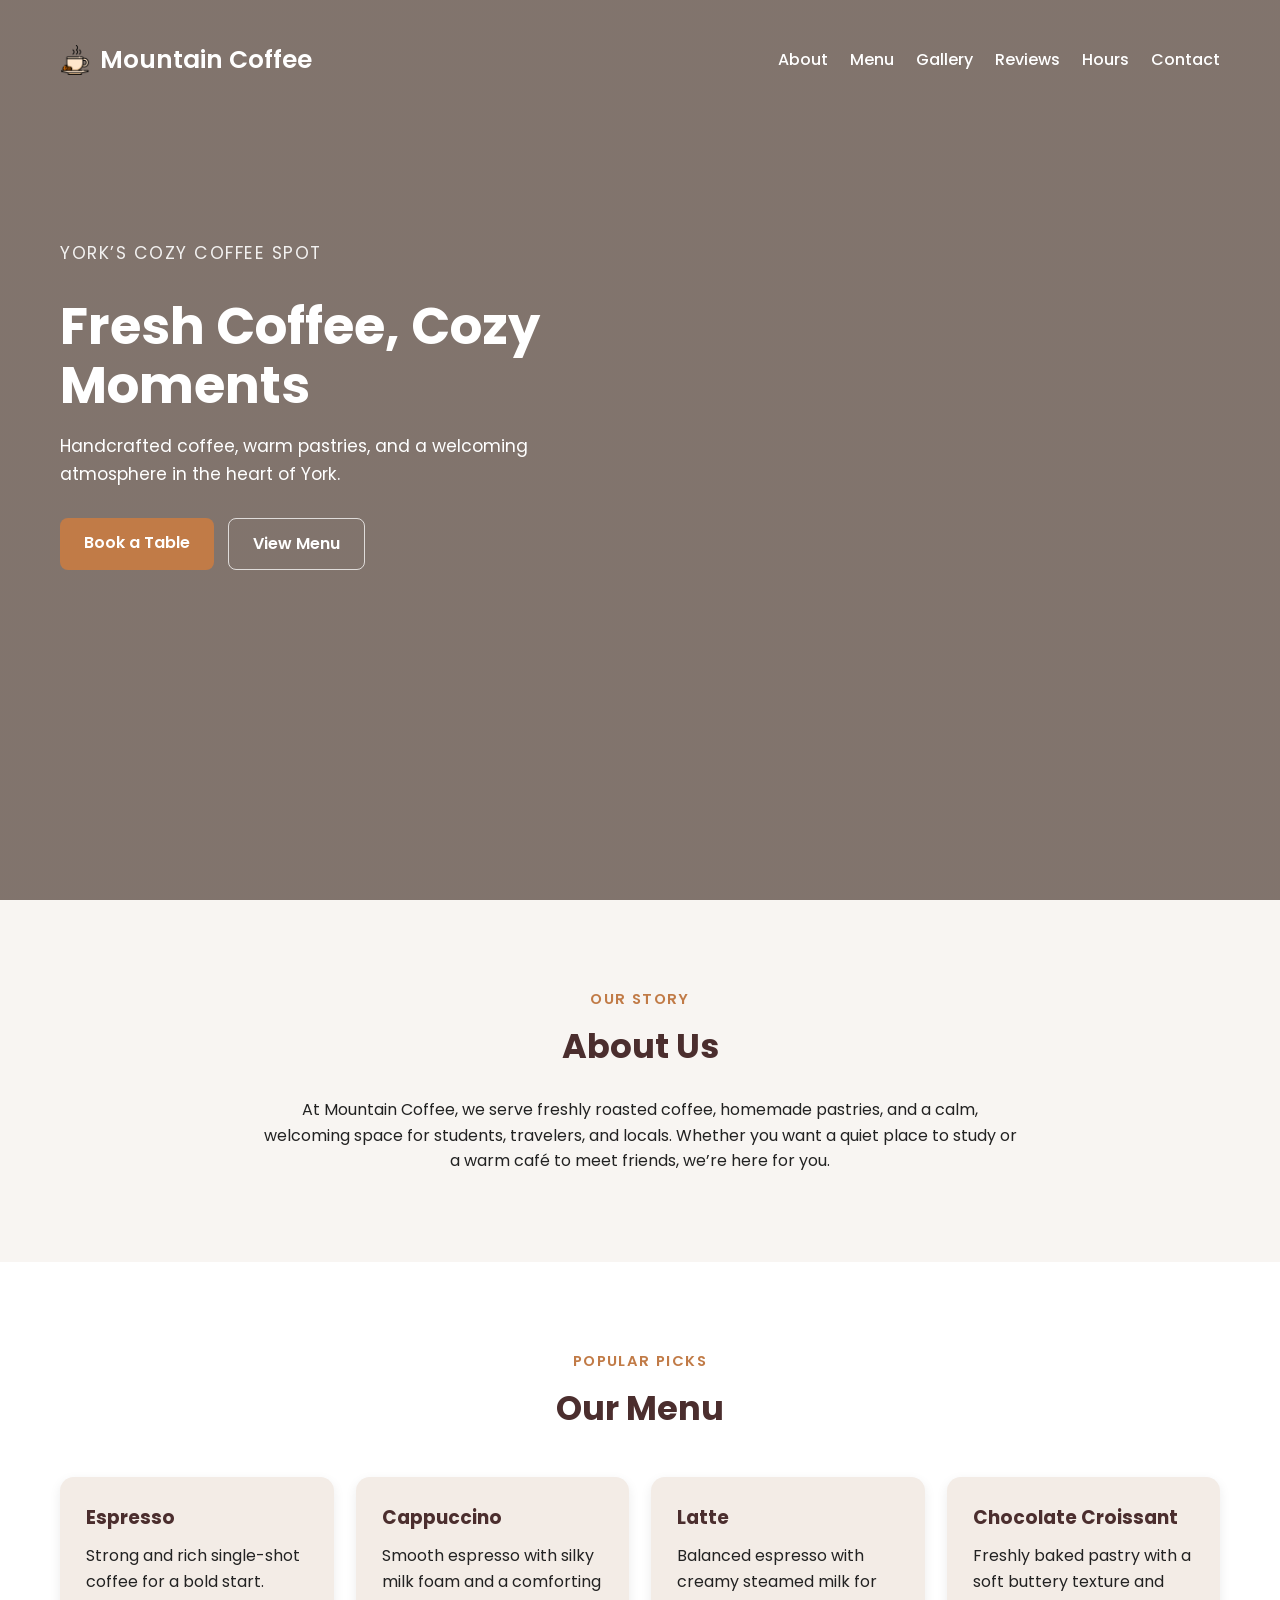
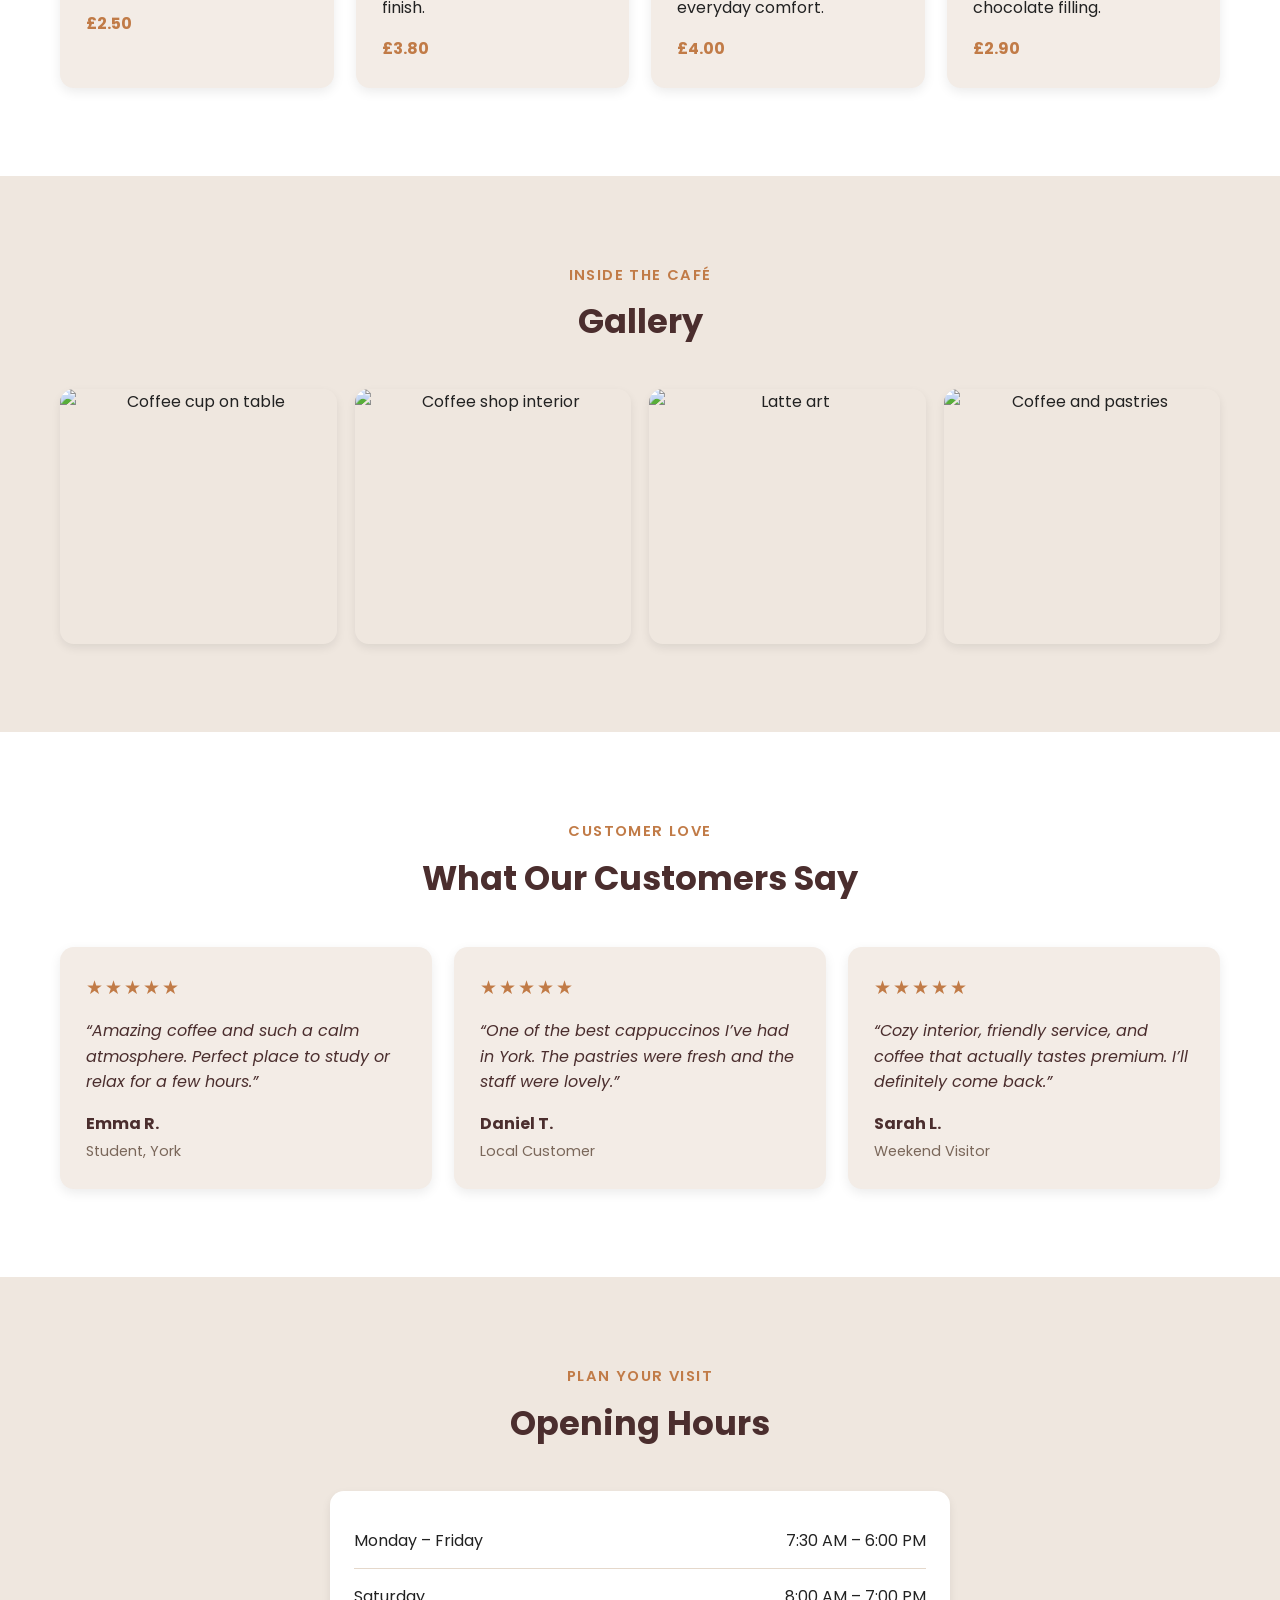
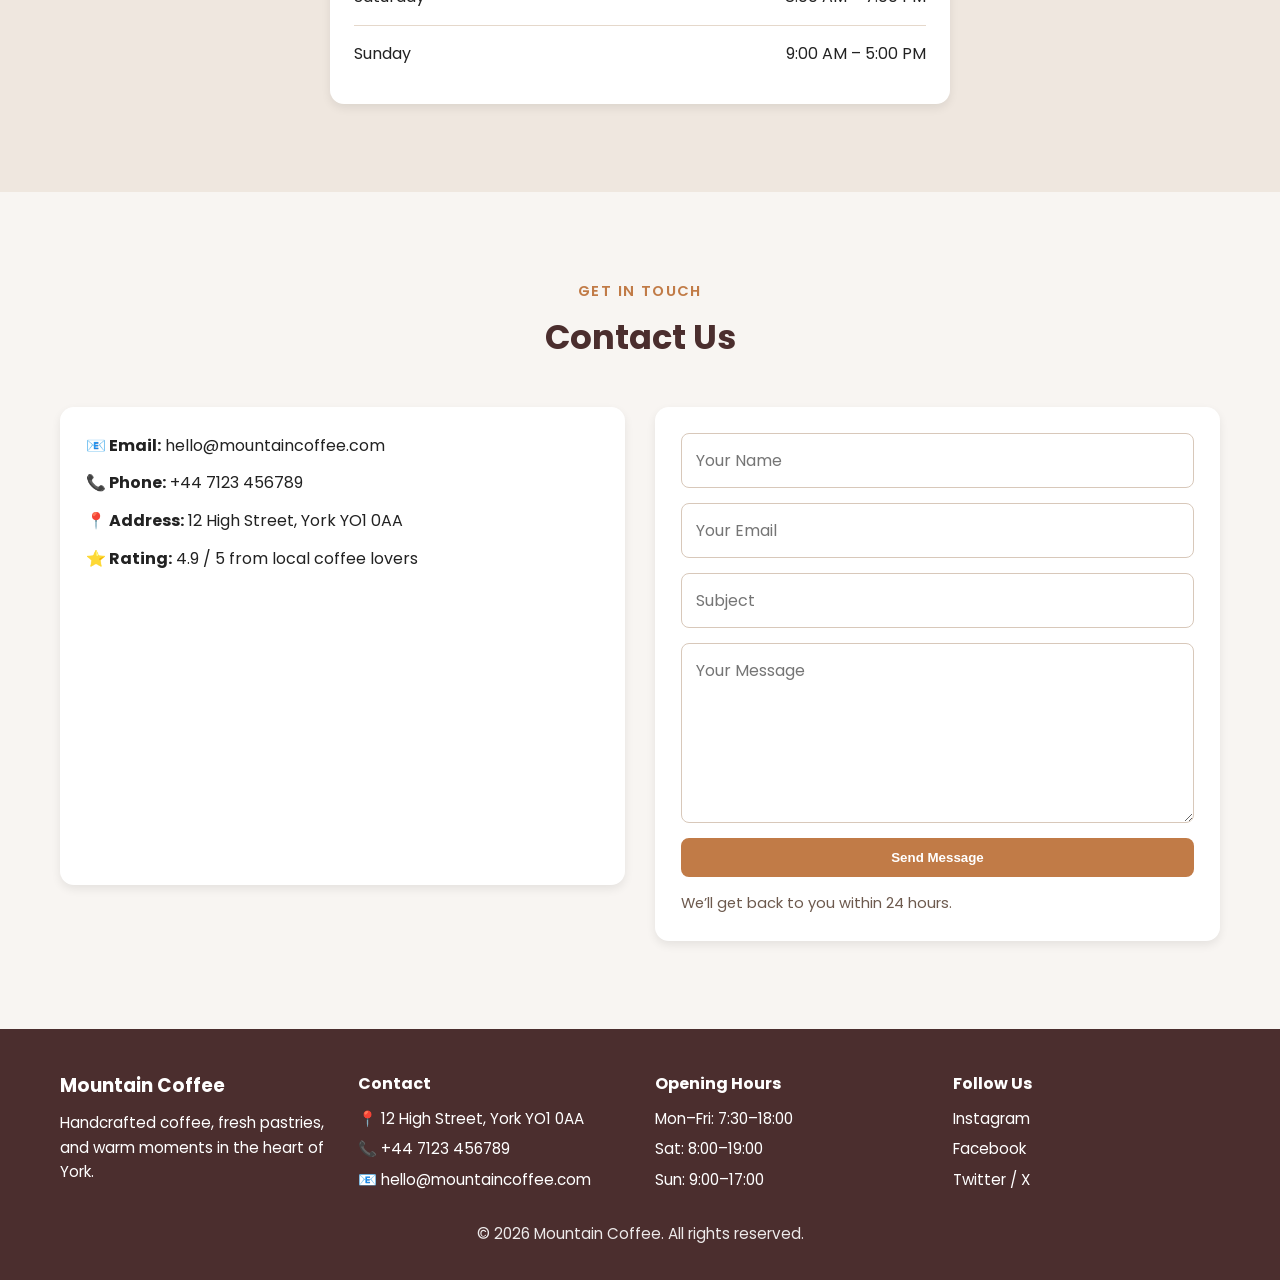
==== commit 6bef9b40: "Add files via upload" ====
--- a/index.html
+++ b/index.html
@@ -36,8 +36,8 @@
       </p>
 
       <div class="hero-buttons">
-        <a href="#contact" class="btn">Visit Us Today</a>
-        <a href="#menu" class="btn btn-secondary">Order Now</a>
+        <a href="#contact" class="btn">Book a Table</a>
+        <a href="#menu" class="btn btn-secondary">View Menu</a>
       </div>
     </div>
   </header>
@@ -230,9 +230,9 @@
 
       <div>
         <h4>Follow Us</h4>
-        <p>Instagram</p>
-        <p>Facebook</p>
-        <p>Twitter</p>
+        <p><a href="https://instagram.com" target="_blank" rel="noopener noreferrer">Instagram</a></p>
+        <p><a href="https://facebook.com" target="_blank" rel="noopener noreferrer">Facebook</a></p>
+        <p><a href="https://x.com" target="_blank" rel="noopener noreferrer">Twitter / X</a></p>
       </div>
     </div>
 
--- a/style.css
+++ b/style.css
@@ -174,6 +174,31 @@
     border-radius: 14px;
     box-shadow: 0 4px 12px rgba(0, 0, 0, 0.08);
     transition: transform 0.25s ease, box-shadow 0.25s ease;
+    text-align: left;
+  }
+  
+  .stars {
+    font-size: 1.2rem;
+    margin-bottom: 10px;
+    letter-spacing: 2px;
+    color: #c17b47;
+  }
+  
+  .review-text {
+    margin-bottom: 16px;
+    font-style: italic;
+    color: #4b2e2e;
+  }
+  
+  .testimonial-card h4 {
+    color: #4b2e2e;
+    margin-bottom: 4px;
+  }
+  
+  .review-role {
+    display: block;
+    font-size: 0.9rem;
+    color: #7a675a;
   }
   
   .menu-card:hover,
@@ -348,6 +373,16 @@
     margin-bottom: 6px;
     font-size: 0.95rem;
   }
+
+  .footer a {
+    color: white;
+    text-decoration: none;
+    transition: opacity 0.2s ease;
+  }
+  
+  .footer a:hover {
+    opacity: 0.75;
+  }
   
   .copyright {
     text-align: center;
@@ -355,6 +390,58 @@
     font-size: 0.92rem;
     opacity: 0.9;
   }
+
+  .thank-you-section {
+    min-height: 100vh;
+    display: flex;
+    align-items: center;
+    justify-content: center;
+    padding: 24px;
+  }
+  
+  .thank-you-card {
+    background: white;
+    padding: 40px;
+    border-radius: 18px;
+    box-shadow: 0 6px 18px rgba(0, 0, 0, 0.08);
+    max-width: 600px;
+    text-align: center;
+  }
+  
+  .thank-you-card h1 {
+    color: #4b2e2e;
+    margin-bottom: 16px;
+  }
+  
+  .thank-you-card p {
+    margin-bottom: 24px;
+  }
+  
+  .thank-you-icon {
+    font-size: 2.4rem;
+    margin-bottom: 14px;
+  }
+
+  .menu-card,
+  .testimonial-card,
+  .contact-info,
+  .contact-form,
+  .hours-box,
+
+  .gallery-grid img {
+    animation: fadeUp 0.7s ease both;
+  }
+  
+  @keyframes fadeUp {
+    from {
+      opacity: 0;
+      transform: translateY(16px);
+    }
+    to {
+      opacity: 1;
+      transform: translateY(0);
+    }
+  }
   
   @media (max-width: 900px) {
     .contact-grid {
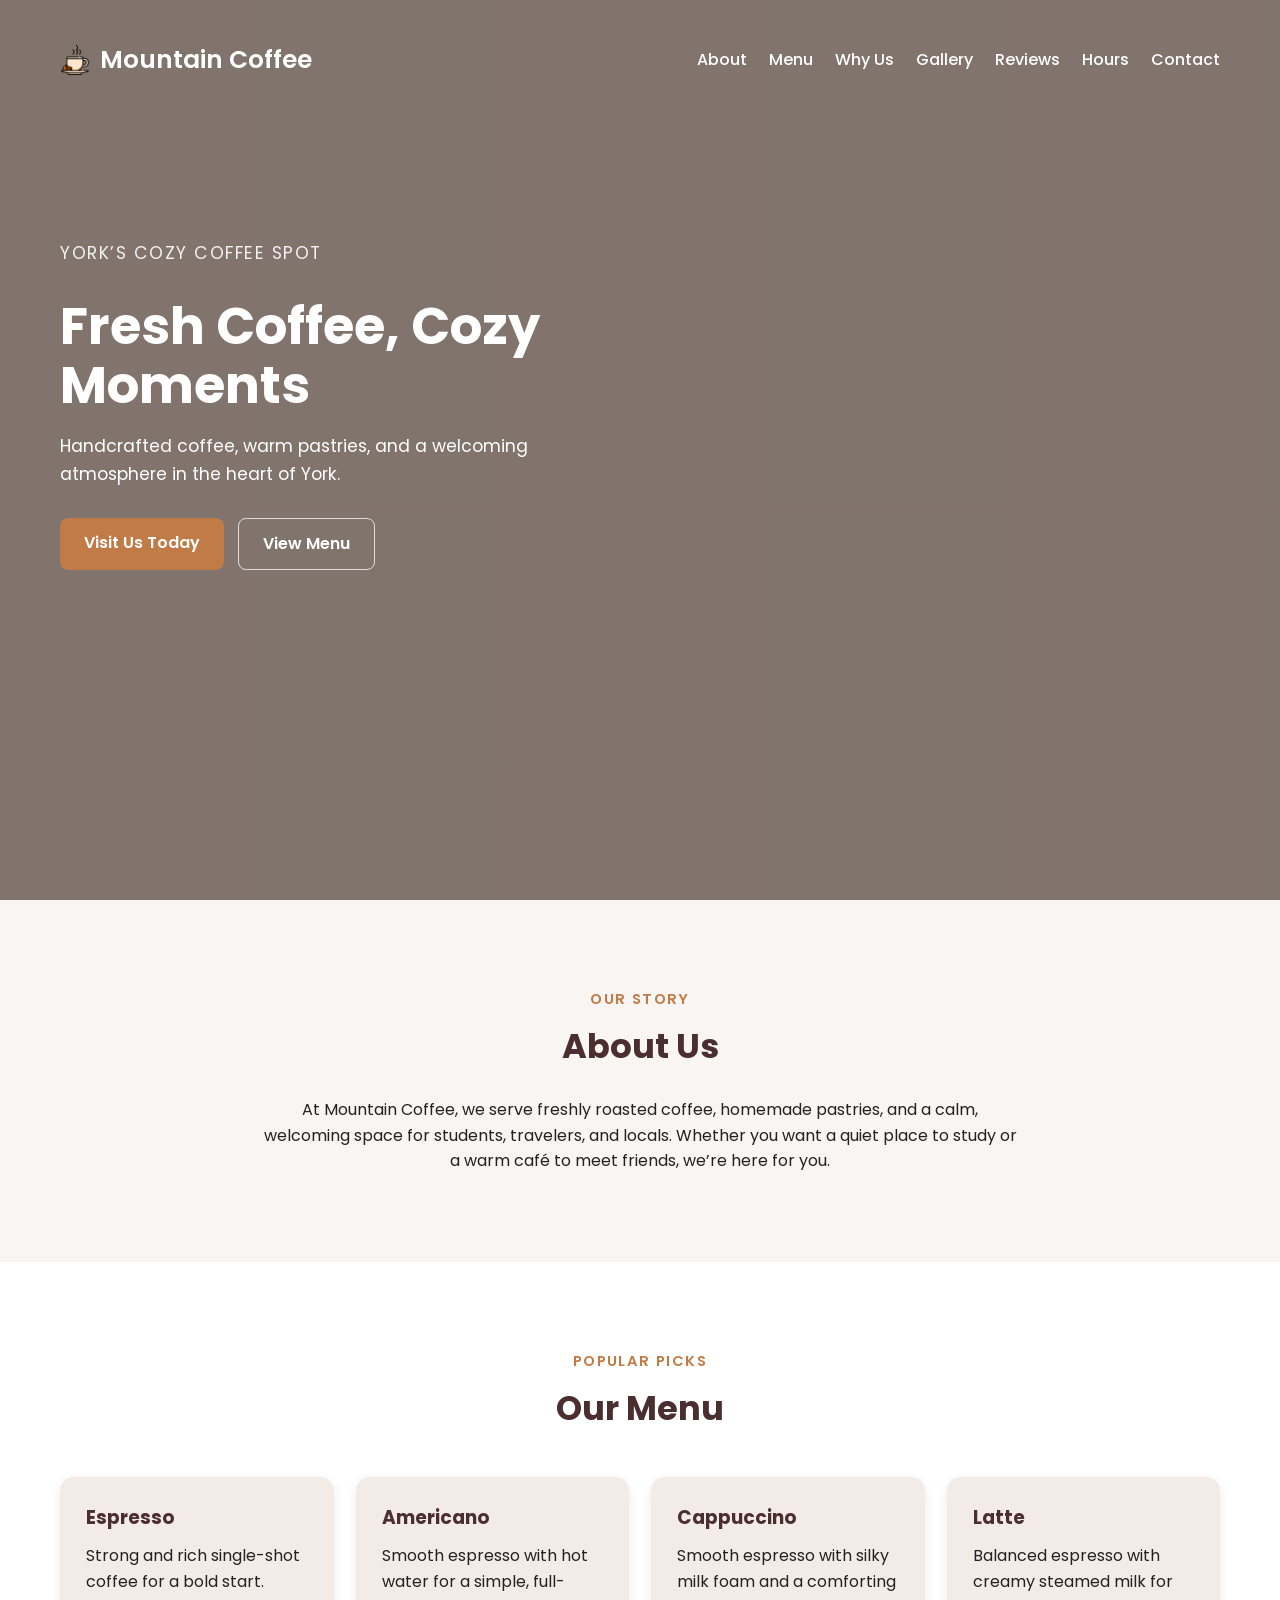
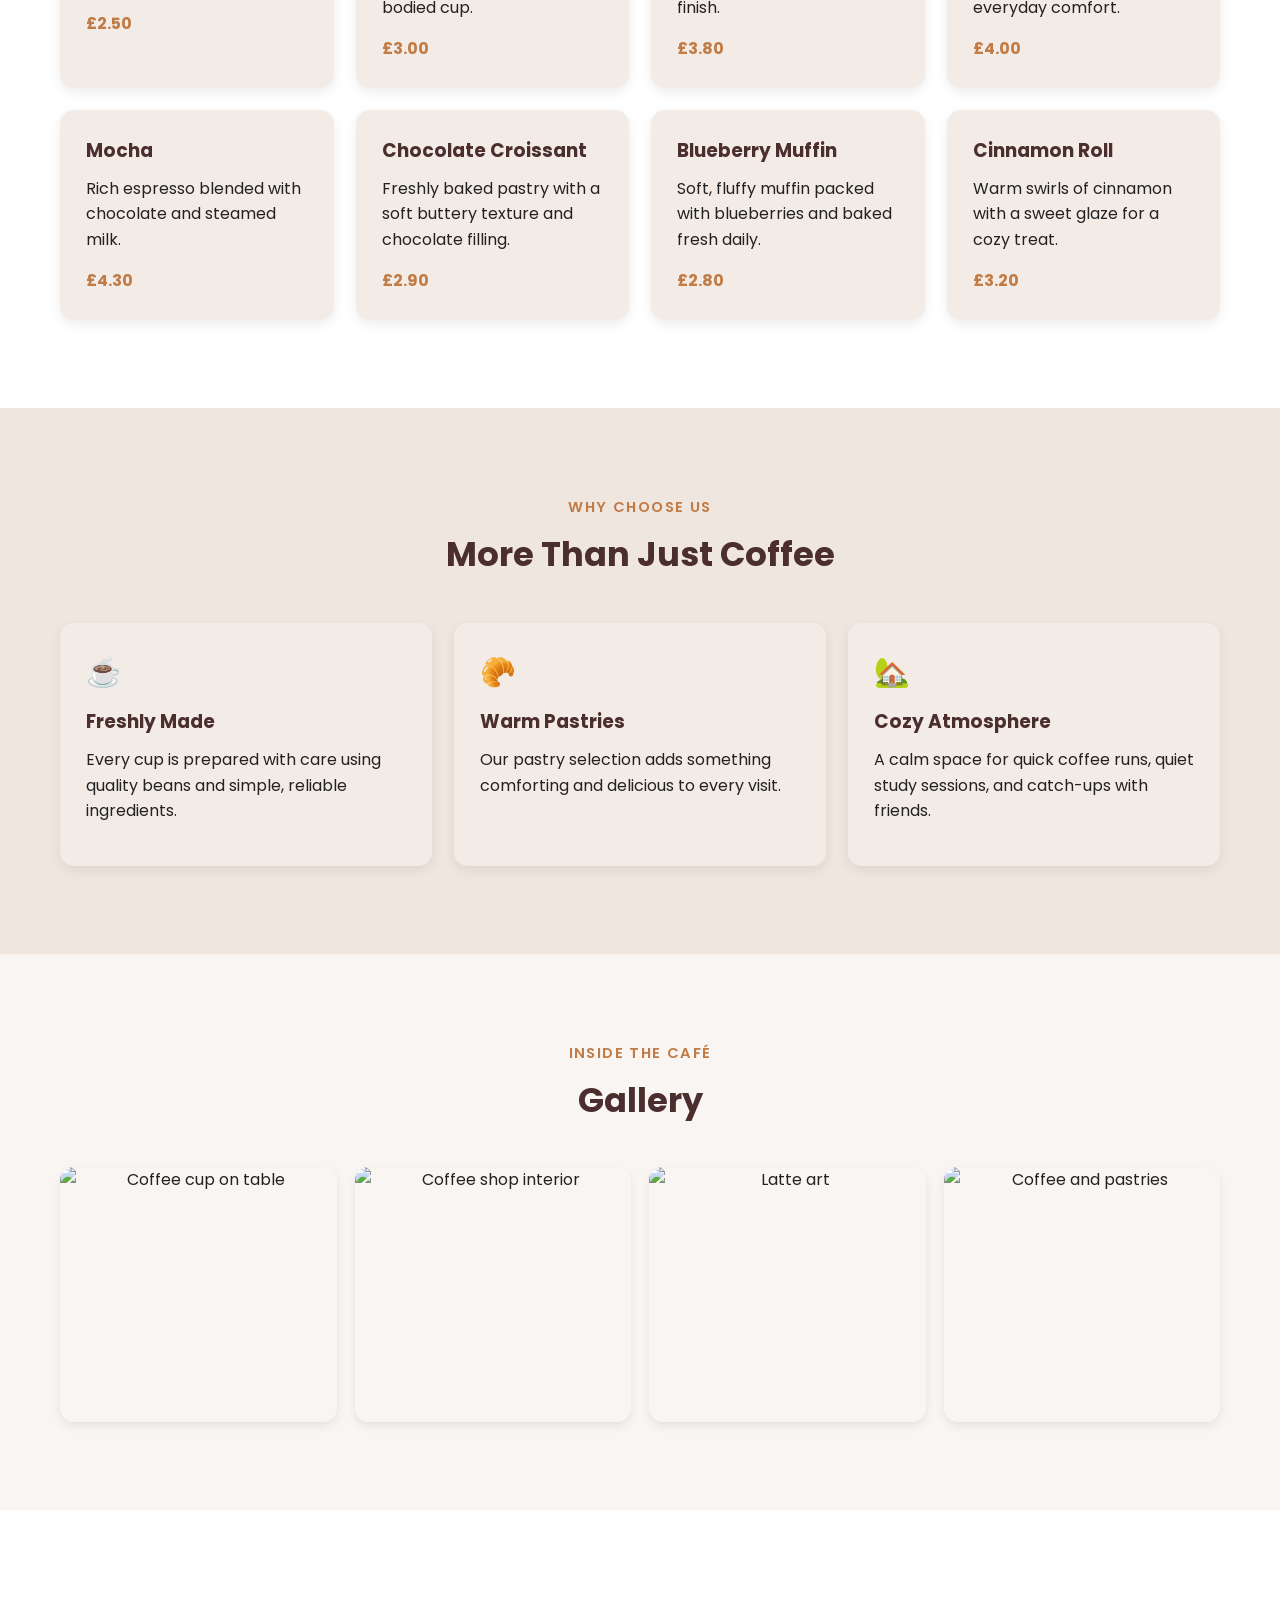
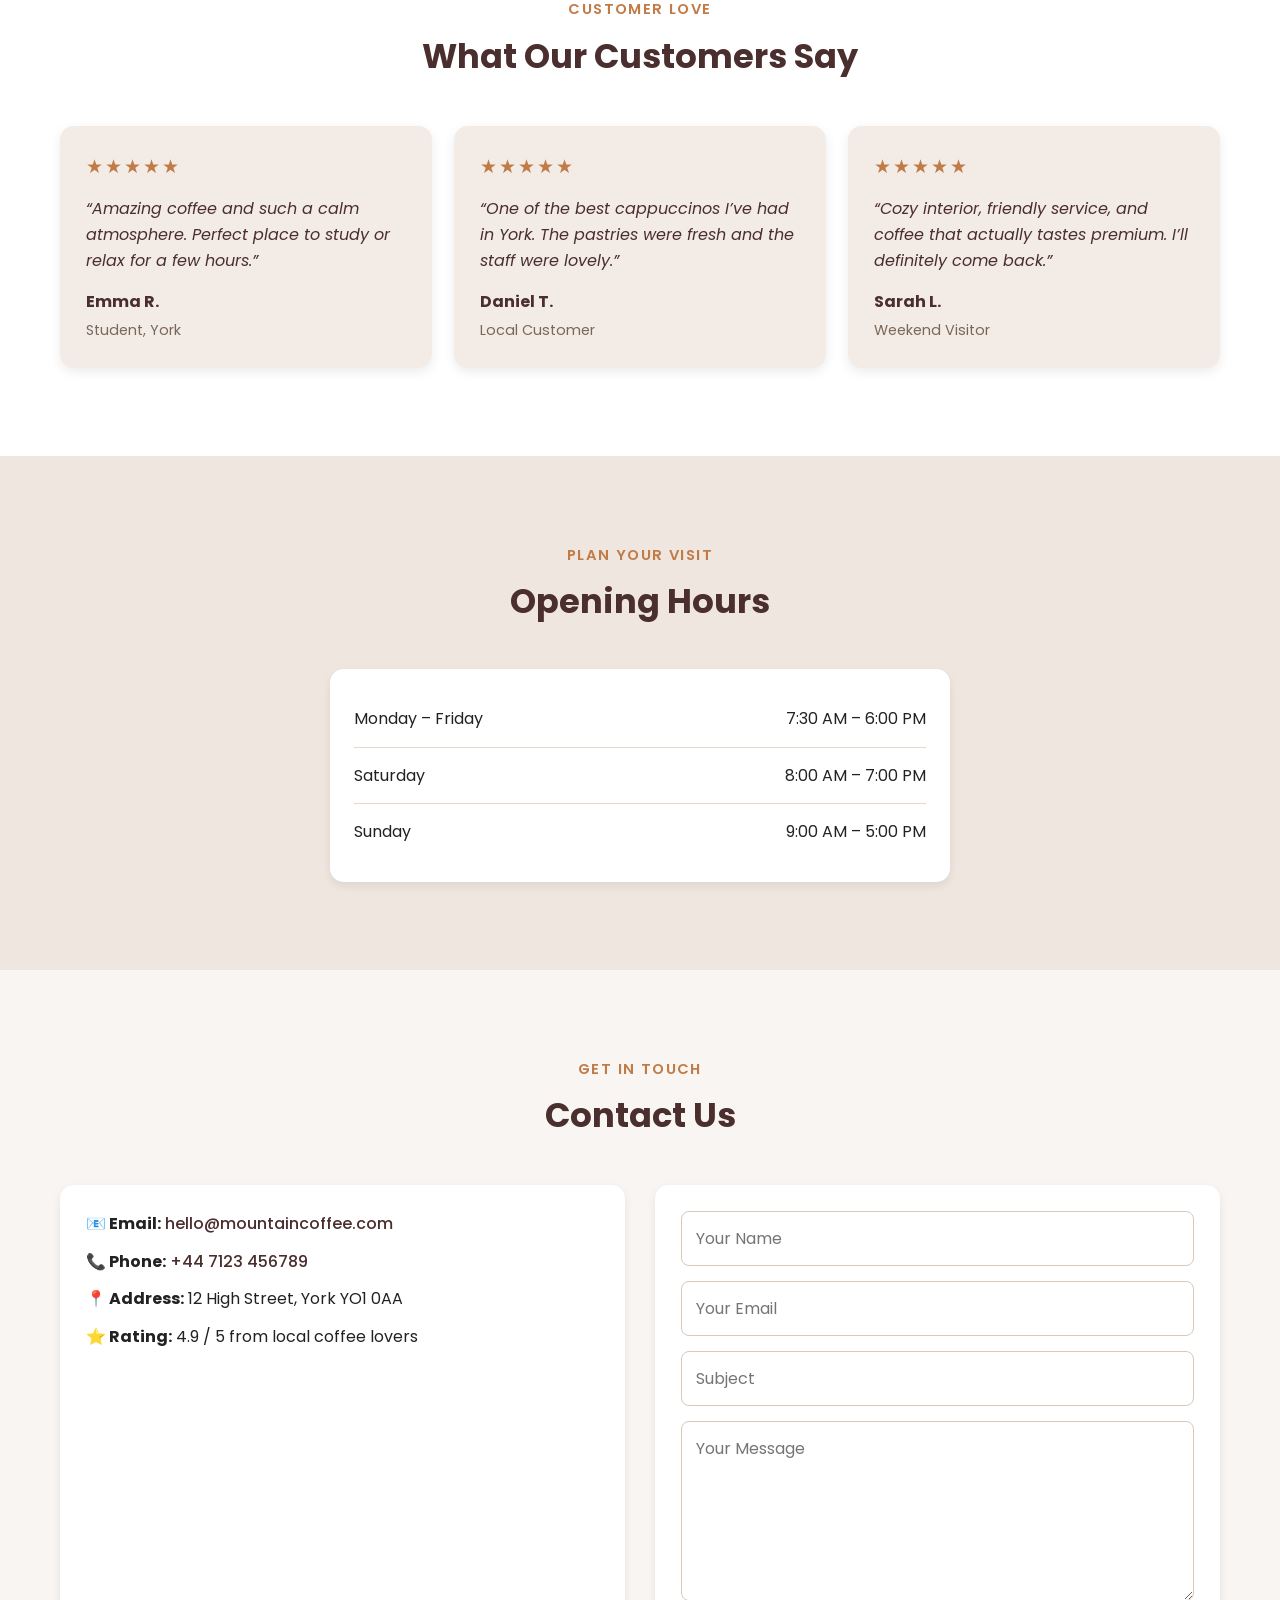
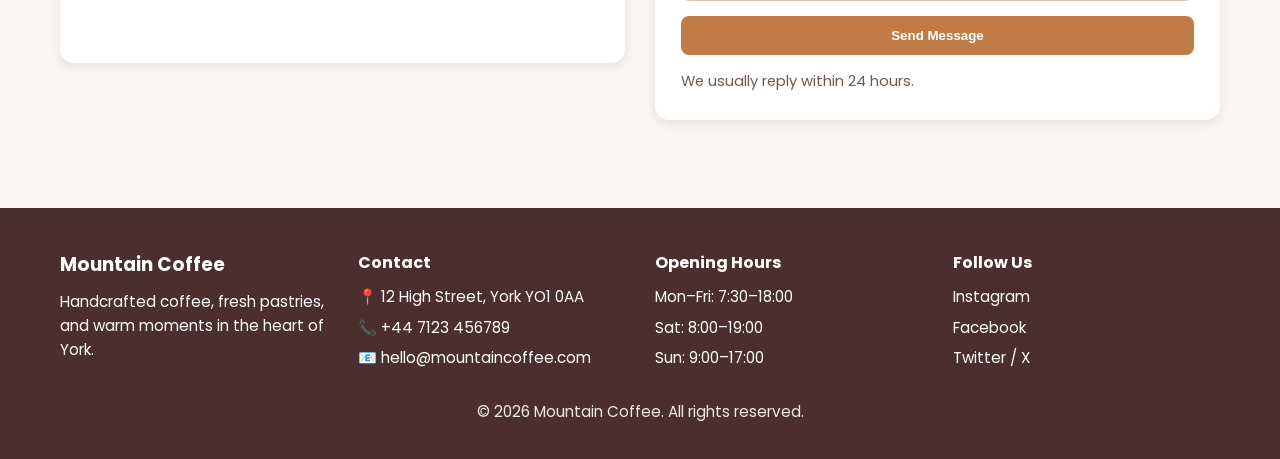
==== commit dc46694a: "Add files via upload" ====
--- a/index.html
+++ b/index.html
@@ -21,6 +21,7 @@
       <ul class="nav-links">
         <li><a href="#about">About</a></li>
         <li><a href="#menu">Menu</a></li>
+        <li><a href="#why-us">Why Us</a></li>
         <li><a href="#gallery">Gallery</a></li>
         <li><a href="#testimonials">Reviews</a></li>
         <li><a href="#hours">Hours</a></li>
@@ -36,7 +37,7 @@
       </p>
 
       <div class="hero-buttons">
-        <a href="#contact" class="btn">Book a Table</a>
+        <a href="#contact" class="btn">Visit Us Today</a>
         <a href="#menu" class="btn btn-secondary">View Menu</a>
       </div>
     </div>
@@ -69,6 +70,12 @@
       </div>
 
       <div class="menu-card">
+        <h3>Americano</h3>
+        <p>Smooth espresso with hot water for a simple, full-bodied cup.</p>
+        <span>£3.00</span>
+      </div>
+
+      <div class="menu-card">
         <h3>Cappuccino</h3>
         <p>Smooth espresso with silky milk foam and a comforting finish.</p>
         <span>£3.80</span>
@@ -81,9 +88,54 @@
       </div>
 
       <div class="menu-card">
+        <h3>Mocha</h3>
+        <p>Rich espresso blended with chocolate and steamed milk.</p>
+        <span>£4.30</span>
+      </div>
+
+      <div class="menu-card">
         <h3>Chocolate Croissant</h3>
         <p>Freshly baked pastry with a soft buttery texture and chocolate filling.</p>
         <span>£2.90</span>
+      </div>
+
+      <div class="menu-card">
+        <h3>Blueberry Muffin</h3>
+        <p>Soft, fluffy muffin packed with blueberries and baked fresh daily.</p>
+        <span>£2.80</span>
+      </div>
+
+      <div class="menu-card">
+        <h3>Cinnamon Roll</h3>
+        <p>Warm swirls of cinnamon with a sweet glaze for a cozy treat.</p>
+        <span>£3.20</span>
+      </div>
+    </div>
+  </section>
+
+  <section id="why-us" class="section why-us-section">
+    <div class="section-header">
+      <p class="section-tag">Why Choose Us</p>
+      <h2>More Than Just Coffee</h2>
+    </div>
+
+    <div class="why-us-grid">
+      <div class="why-card">
+        <div class="why-icon">☕</div>
+        <h3>Freshly Made</h3>
+        <p>Every cup is prepared with care using quality beans and simple, reliable ingredients.</p>
+      </div>
+
+      <div class="why-card">
+        <div class="why-icon">🥐</div>
+        <h3>Warm Pastries</h3>
+        <p>Our pastry selection adds something comforting and delicious to every visit.</p>
+      </div>
+
+      <div class="why-card">
+        <div class="why-icon">🏡</div>
+        <h3>Cozy Atmosphere</h3>
+        <p>A calm space for quick coffee runs, quiet study sessions, and catch-ups with friends.</p>
       </div>
     </div>
   </section>
@@ -168,8 +220,8 @@
 
     <div class="contact-grid">
       <div class="contact-info">
-        <p><strong>📧 Email:</strong> hello@mountaincoffee.com</p>
-        <p><strong>📞 Phone:</strong> +44 7123 456789</p>
+        <p><strong>📧 Email:</strong> <a href="mailto:hello@mountaincoffee.com">hello@mountaincoffee.com</a></p>
+        <p><strong>📞 Phone:</strong> <a href="tel:+447123456789">+44 7123 456789</a></p>
         <p><strong>📍 Address:</strong> 12 High Street, York YO1 0AA</p>
         <p><strong>⭐ Rating:</strong> 4.9 / 5 from local coffee lovers</p>
 
@@ -193,17 +245,17 @@
         data-netlify="true"
         netlify
         action="/thank-you.html"
-        >
+      >
         <input type="hidden" name="form-name" value="contact" />
-    
+
         <input type="text" name="name" placeholder="Your Name" required />
         <input type="email" name="email" placeholder="Your Email" required />
         <input type="text" name="subject" placeholder="Subject" required />
         <textarea name="message" rows="6" placeholder="Your Message" required></textarea>
-    
+
         <button type="submit" class="btn">Send Message</button>
-        <p class="form-note">We’ll get back to you within 24 hours.</p>
-        </form>
+        <p class="form-note">We usually reply within 24 hours.</p>
+      </form>
     </div>
   </section>
 
@@ -217,8 +269,8 @@
       <div>
         <h4>Contact</h4>
         <p>📍 12 High Street, York YO1 0AA</p>
-        <p>📞 +44 7123 456789</p>
-        <p>📧 hello@mountaincoffee.com</p>
+        <p>📞 <a href="tel:+447123456789">+44 7123 456789</a></p>
+        <p>📧 <a href="mailto:hello@mountaincoffee.com">hello@mountaincoffee.com</a></p>
       </div>
 
       <div>
--- a/style.css
+++ b/style.css
@@ -18,6 +18,10 @@
   img {
     max-width: 100%;
     display: block;
+  }
+  
+  a {
+    color: inherit;
   }
   
   .hero {
@@ -116,7 +120,7 @@
   }
   
   .btn:hover {
-    transform: scale(1.05);
+    transform: translateY(-2px);
     opacity: 0.95;
   }
   
@@ -160,7 +164,8 @@
   }
   
   .menu-grid,
-  .testimonials-grid {
+  .testimonials-grid,
+  .why-us-grid {
     display: grid;
     grid-template-columns: repeat(auto-fit, minmax(220px, 1fr));
     gap: 22px;
@@ -168,7 +173,8 @@
   }
   
   .menu-card,
-  .testimonial-card {
+  .testimonial-card,
+  .why-card {
     background: #f3ece6;
     padding: 26px;
     border-radius: 14px;
@@ -177,43 +183,22 @@
     text-align: left;
   }
   
-  .stars {
-    font-size: 1.2rem;
-    margin-bottom: 10px;
-    letter-spacing: 2px;
-    color: #c17b47;
-  }
-  
-  .review-text {
-    margin-bottom: 16px;
-    font-style: italic;
-    color: #4b2e2e;
-  }
-  
-  .testimonial-card h4 {
-    color: #4b2e2e;
-    margin-bottom: 4px;
-  }
-  
-  .review-role {
-    display: block;
-    font-size: 0.9rem;
-    color: #7a675a;
-  }
-  
   .menu-card:hover,
   .testimonial-card:hover,
+  .why-card:hover,
   .gallery-grid img:hover {
     transform: translateY(-6px);
     box-shadow: 0 10px 20px rgba(0, 0, 0, 0.12);
   }
   
-  .menu-card h3 {
+  .menu-card h3,
+  .why-card h3 {
     color: #4b2e2e;
     margin-bottom: 10px;
   }
   
-  .menu-card p {
+  .menu-card p,
+  .why-card p {
     margin-bottom: 16px;
   }
   
@@ -222,8 +207,17 @@
     color: #c17b47;
   }
   
+  .why-us-section {
+    background: #efe7df;
+  }
+  
+  .why-icon {
+    font-size: 1.8rem;
+    margin-bottom: 12px;
+  }
+  
   .gallery-section {
-    background: #efe7df;
+    background: #f8f5f2;
   }
   
   .gallery-grid {
@@ -250,11 +244,13 @@
     font-size: 1.2rem;
     margin-bottom: 14px;
     letter-spacing: 2px;
+    color: #c17b47;
   }
   
   .review-text {
     margin-bottom: 16px;
     font-style: italic;
+    color: #4b2e2e;
   }
   
   .testimonial-card h4 {
@@ -279,6 +275,7 @@
     border-radius: 14px;
     padding: 22px 24px;
     box-shadow: 0 4px 10px rgba(0, 0, 0, 0.08);
+    text-align: left;
   }
   
   .hours-row {
@@ -316,6 +313,16 @@
   
   .contact-info p {
     margin-bottom: 12px;
+  }
+  
+  .contact-info a {
+    color: #4b2e2e;
+    text-decoration: none;
+    font-weight: 500;
+  }
+  
+  .contact-info a:hover {
+    text-decoration: underline;
   }
   
   .map-box {
@@ -338,17 +345,25 @@
     border-radius: 8px;
     font-size: 1rem;
     font-family: 'Poppins', sans-serif;
+    background: #fff;
+  }
+  
+  .contact-form input:focus,
+  .contact-form textarea:focus {
+    outline: none;
+    border-color: #c17b47;
+    box-shadow: 0 0 0 3px rgba(193, 123, 71, 0.12);
   }
   
   .contact-form textarea {
     resize: vertical;
+    min-height: 140px;
   }
   
   .form-note {
     font-size: 0.92rem;
     color: #6d5a4e;
   }
-  
   
   .footer {
     background: #4b2e2e;
@@ -373,7 +388,7 @@
     margin-bottom: 6px;
     font-size: 0.95rem;
   }
-
+  
   .footer a {
     color: white;
     text-decoration: none;
@@ -382,6 +397,7 @@
   
   .footer a:hover {
     opacity: 0.75;
+    text-decoration: underline;
   }
   
   .copyright {
@@ -390,45 +406,50 @@
     font-size: 0.92rem;
     opacity: 0.9;
   }
-
+  
   .thank-you-section {
     min-height: 100vh;
     display: flex;
     align-items: center;
     justify-content: center;
     padding: 24px;
+    background: linear-gradient(180deg, #f8f5f2 0%, #efe7df 100%);
   }
   
   .thank-you-card {
     background: white;
-    padding: 40px;
+    padding: 42px 34px;
     border-radius: 18px;
-    box-shadow: 0 6px 18px rgba(0, 0, 0, 0.08);
+    box-shadow: 0 10px 24px rgba(0, 0, 0, 0.08);
     max-width: 600px;
+    width: 100%;
     text-align: center;
   }
   
   .thank-you-card h1 {
     color: #4b2e2e;
     margin-bottom: 16px;
+    font-size: 2rem;
   }
   
   .thank-you-card p {
     margin-bottom: 24px;
+    color: #5f4a3f;
   }
   
   .thank-you-icon {
-    font-size: 2.4rem;
+    font-size: 2.6rem;
     margin-bottom: 14px;
   }
-
+  
   .menu-card,
   .testimonial-card,
   .contact-info,
   .contact-form,
   .hours-box,
-
-  .gallery-grid img {
+  .why-card,
+  .gallery-grid img,
+  .thank-you-card {
     animation: fadeUp 0.7s ease both;
   }
   
@@ -451,7 +472,7 @@
   
   @media (max-width: 768px) {
     .hero {
-      padding: 20px 24px;
+      padding: 20px 24px 40px;
     }
   
     .navbar {
@@ -459,16 +480,32 @@
       gap: 16px;
     }
   
+    .logo {
+      justify-content: center;
+      text-align: center;
+    }
+  
     .nav-links {
       justify-content: center;
+      gap: 14px;
     }
   
     .hero-content {
-      margin-top: 90px;
+      margin-top: 80px;
+      text-align: center;
+    }
+  
+    .hero-content p {
+      margin-left: auto;
+      margin-right: auto;
     }
   
     .hero-content h1 {
       font-size: 2.35rem;
+    }
+  
+    .hero-buttons {
+      justify-content: center;
     }
   
     .section {
@@ -478,9 +515,49 @@
     .hours-row {
       flex-direction: column;
       align-items: flex-start;
+      gap: 4px;
+    }
+  
+    .gallery-grid img {
+      height: 220px;
+    }
+  
+    .thank-you-card {
+      padding: 34px 24px;
+    }
+  
+    .thank-you-card h1 {
+      font-size: 1.7rem;
     }
   
     .footer {
       padding: 36px 24px 24px;
     }
+  }
+  
+  @media (max-width: 480px) {
+    .hero-content h1 {
+      font-size: 2rem;
+    }
+  
+    .btn {
+      width: 100%;
+      text-align: center;
+    }
+  
+    .hero-buttons {
+      flex-direction: column;
+    }
+  
+    .menu-grid,
+    .testimonials-grid,
+    .why-us-grid,
+    .gallery-grid {
+      grid-template-columns: 1fr;
+    }
+  
+    .nav-links {
+      gap: 10px 14px;
+      font-size: 0.95rem;
+    }
   }
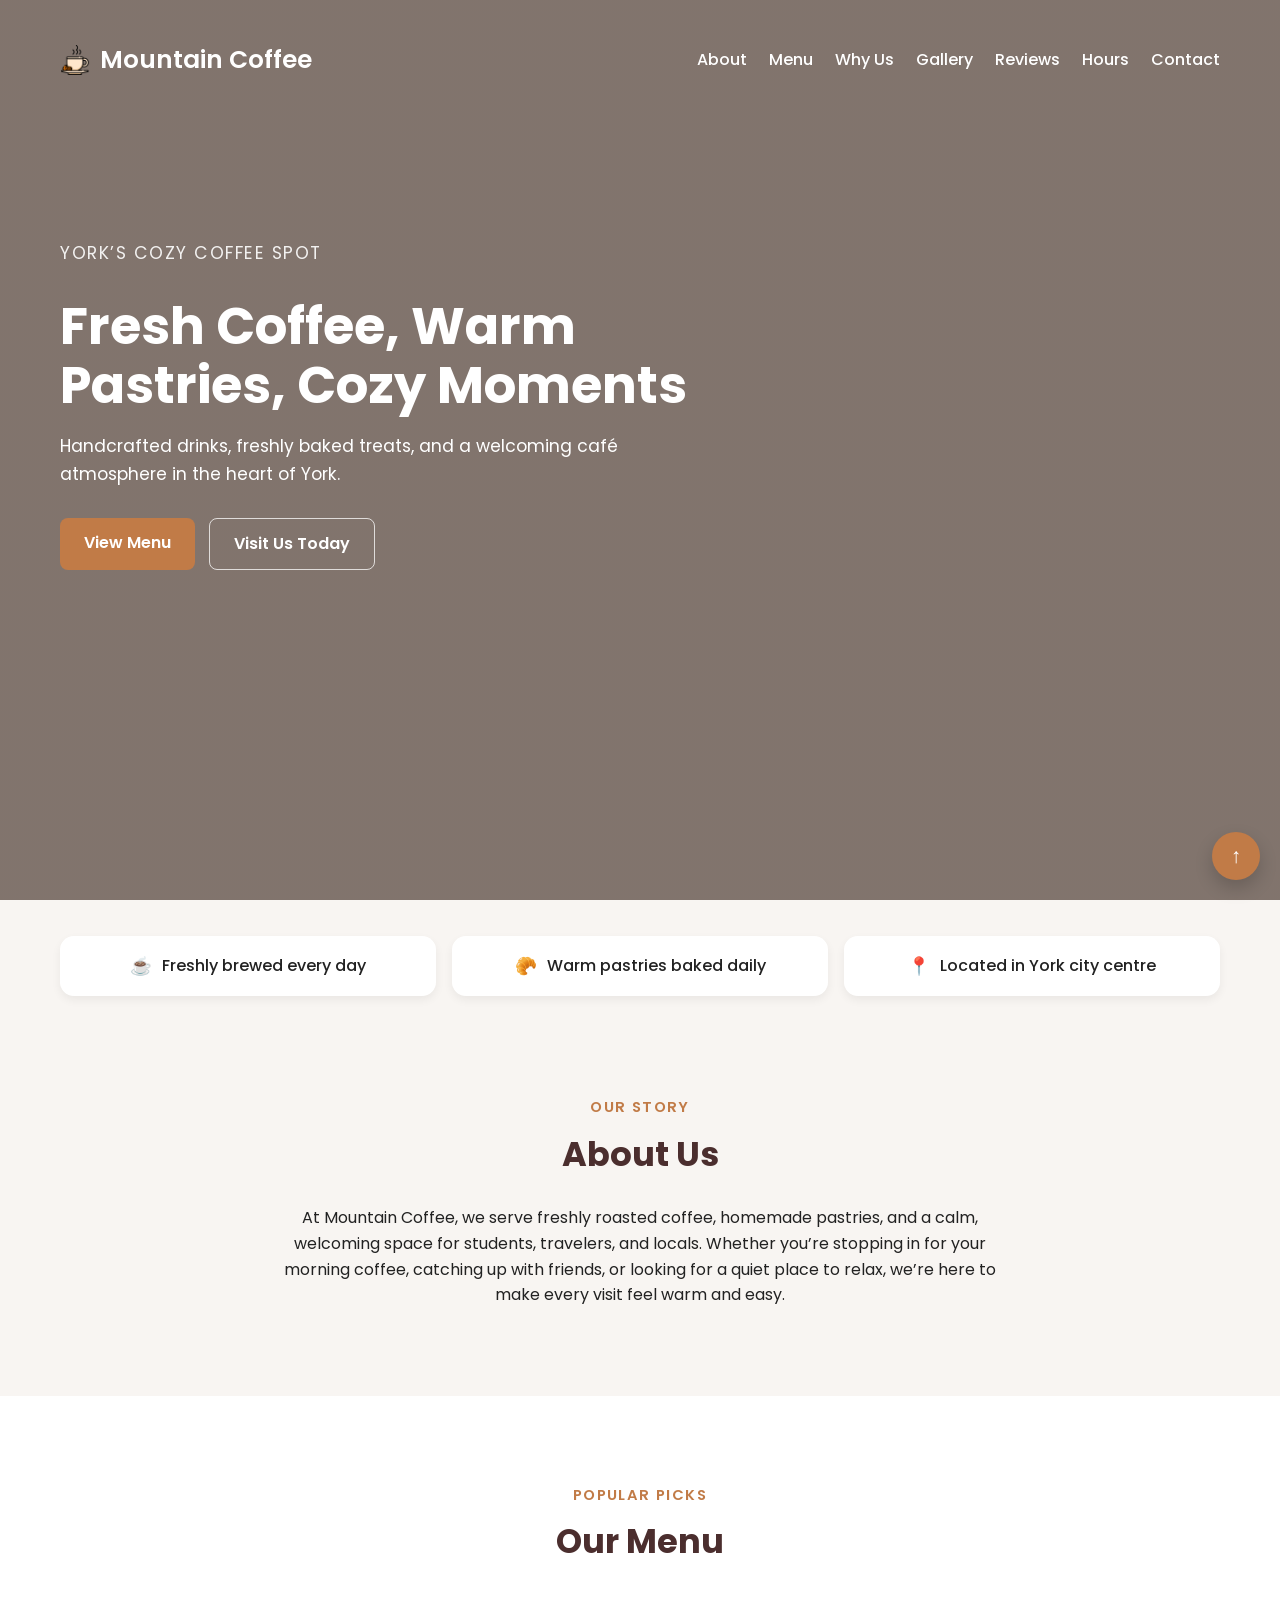
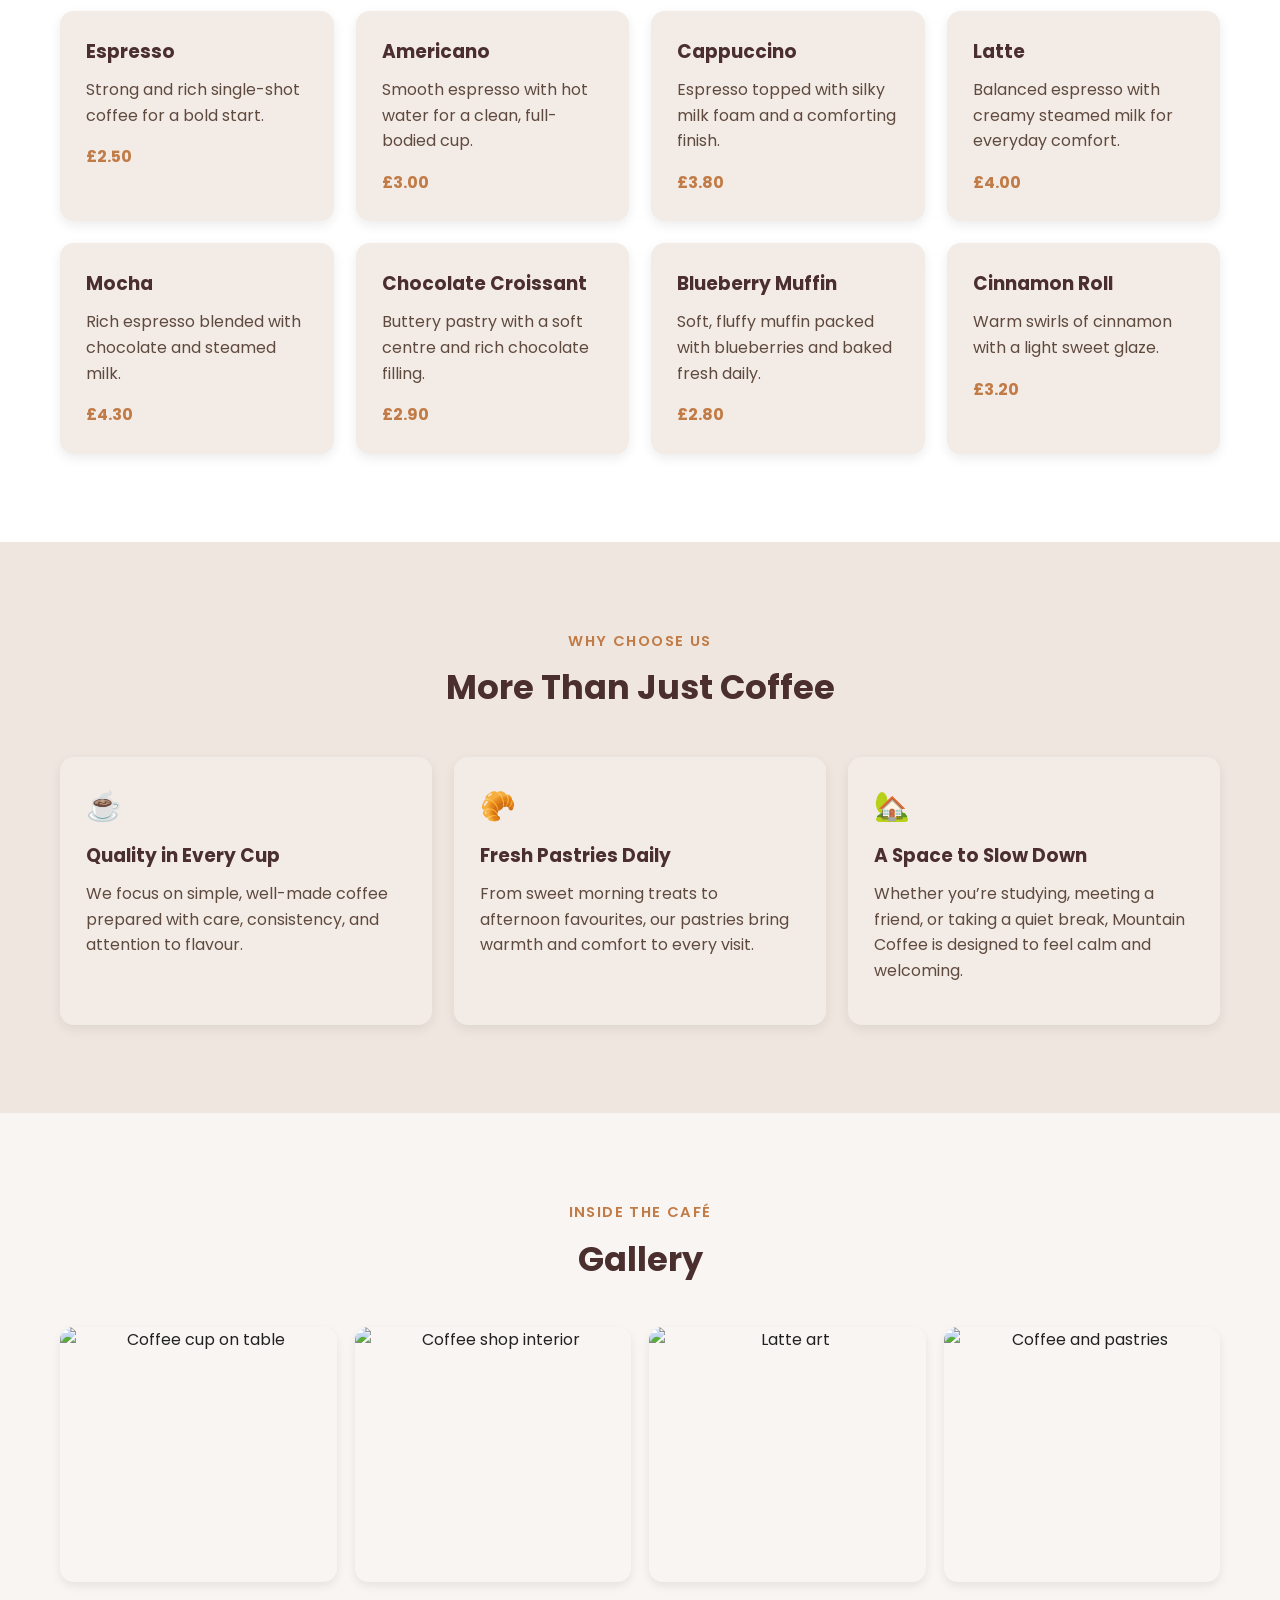
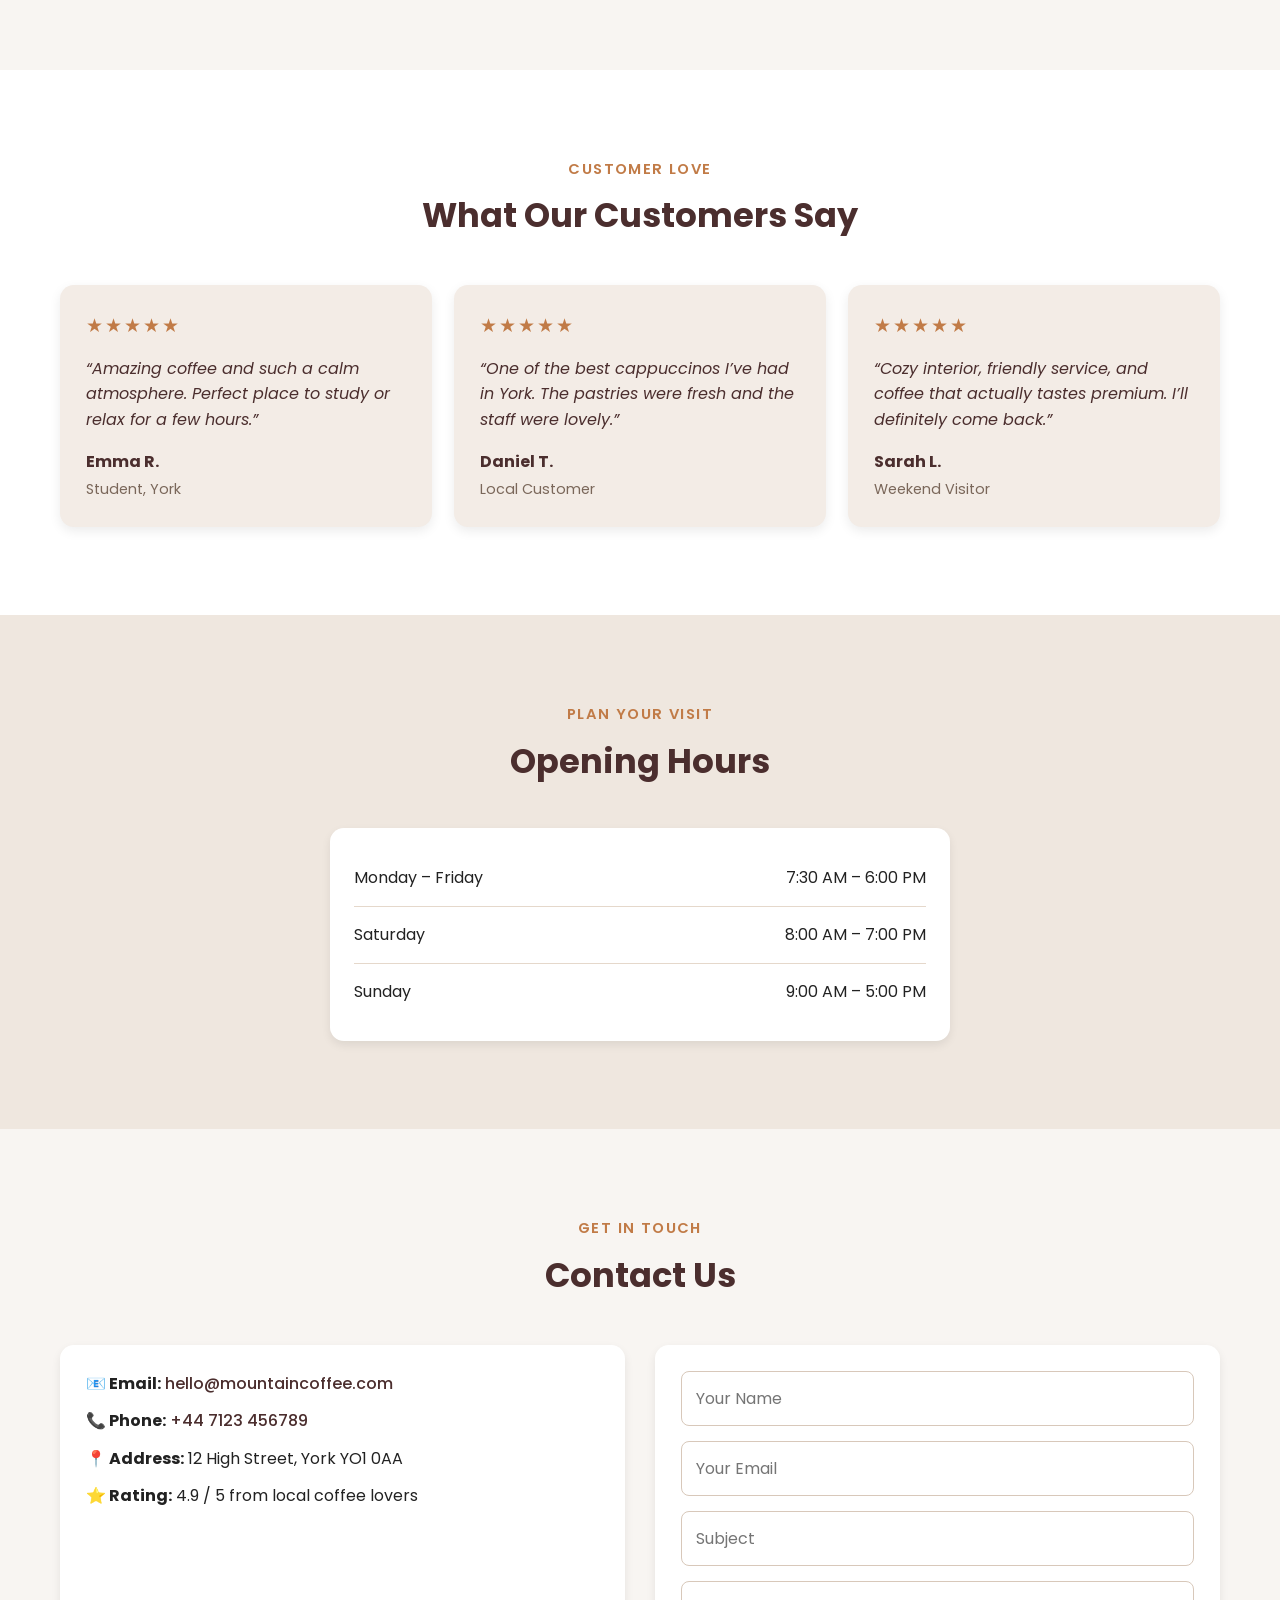
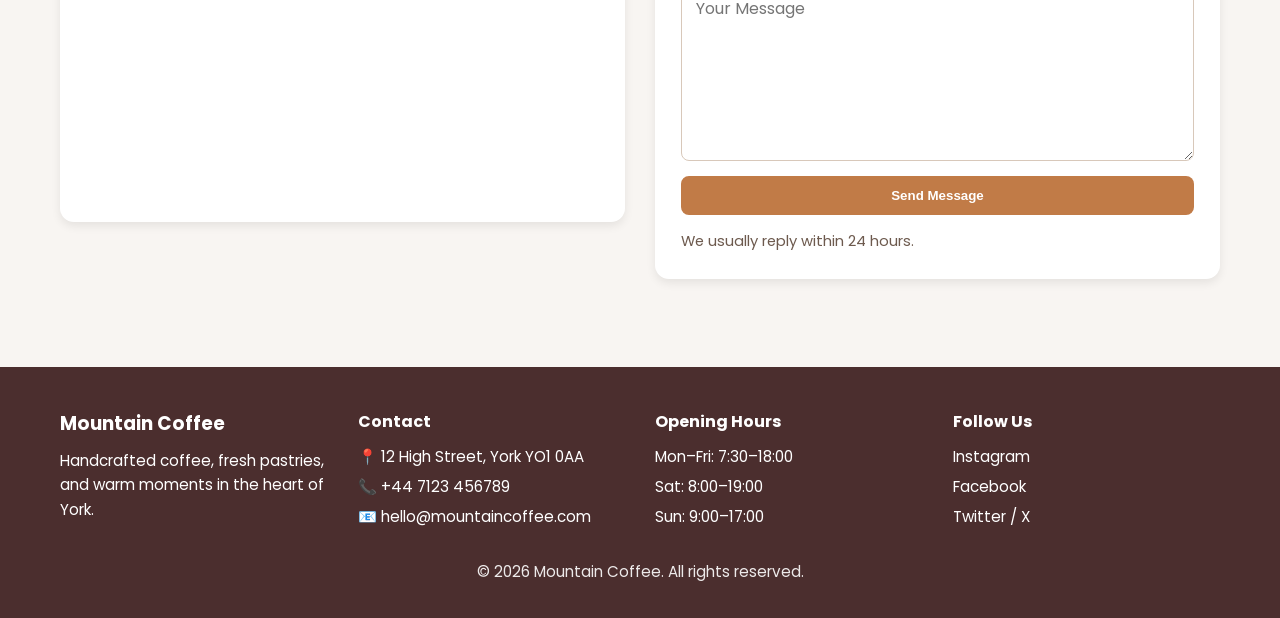
==== commit af3349e1: "Add files via upload" ====
--- a/index.html
+++ b/index.html
@@ -1,5 +1,5 @@
 <!DOCTYPE html>
-<html lang="en">
+<html lang="en" id="top">
 <head>
   <meta charset="UTF-8" />
   <meta name="viewport" content="width=device-width, initial-scale=1.0" />
@@ -31,17 +31,35 @@
 
     <div class="hero-content">
       <p class="eyebrow">York’s Cozy Coffee Spot</p>
-      <h1>Fresh Coffee, Cozy Moments</h1>
+      <h1>Fresh Coffee, Warm Pastries, Cozy Moments</h1>
       <p>
-        Handcrafted coffee, warm pastries, and a welcoming atmosphere in the heart of York.
+        Handcrafted drinks, freshly baked treats, and a welcoming café atmosphere
+        in the heart of York.
       </p>
 
       <div class="hero-buttons">
-        <a href="#contact" class="btn">Visit Us Today</a>
-        <a href="#menu" class="btn btn-secondary">View Menu</a>
+        <a href="#menu" class="btn">View Menu</a>
+        <a href="#contact" class="btn btn-secondary">Visit Us Today</a>
       </div>
     </div>
   </header>
+
+  <section class="section info-strip">
+    <div class="info-strip-grid">
+      <div class="info-pill">
+        <span class="info-pill-icon">☕</span>
+        <span>Freshly brewed every day</span>
+      </div>
+      <div class="info-pill">
+        <span class="info-pill-icon">🥐</span>
+        <span>Warm pastries baked daily</span>
+      </div>
+      <div class="info-pill">
+        <span class="info-pill-icon">📍</span>
+        <span>Located in York city centre</span>
+      </div>
+    </div>
+  </section>
 
   <section id="about" class="section">
     <div class="section-header">
@@ -51,8 +69,9 @@
 
     <p class="section-text">
       At Mountain Coffee, we serve freshly roasted coffee, homemade pastries, and a calm,
-      welcoming space for students, travelers, and locals. Whether you want a quiet place
-      to study or a warm café to meet friends, we’re here for you.
+      welcoming space for students, travelers, and locals. Whether you’re stopping in for
+      your morning coffee, catching up with friends, or looking for a quiet place to relax,
+      we’re here to make every visit feel warm and easy.
     </p>
   </section>
 
@@ -71,13 +90,13 @@
 
       <div class="menu-card">
         <h3>Americano</h3>
-        <p>Smooth espresso with hot water for a simple, full-bodied cup.</p>
+        <p>Smooth espresso with hot water for a clean, full-bodied cup.</p>
         <span>£3.00</span>
       </div>
 
       <div class="menu-card">
         <h3>Cappuccino</h3>
-        <p>Smooth espresso with silky milk foam and a comforting finish.</p>
+        <p>Espresso topped with silky milk foam and a comforting finish.</p>
         <span>£3.80</span>
       </div>
 
@@ -95,7 +114,7 @@
 
       <div class="menu-card">
         <h3>Chocolate Croissant</h3>
-        <p>Freshly baked pastry with a soft buttery texture and chocolate filling.</p>
+        <p>Buttery pastry with a soft centre and rich chocolate filling.</p>
         <span>£2.90</span>
       </div>
 
@@ -107,7 +126,7 @@
 
       <div class="menu-card">
         <h3>Cinnamon Roll</h3>
-        <p>Warm swirls of cinnamon with a sweet glaze for a cozy treat.</p>
+        <p>Warm swirls of cinnamon with a light sweet glaze.</p>
         <span>£3.20</span>
       </div>
     </div>
@@ -122,20 +141,29 @@
     <div class="why-us-grid">
       <div class="why-card">
         <div class="why-icon">☕</div>
-        <h3>Freshly Made</h3>
-        <p>Every cup is prepared with care using quality beans and simple, reliable ingredients.</p>
+        <h3>Quality in Every Cup</h3>
+        <p>
+          We focus on simple, well-made coffee prepared with care, consistency,
+          and attention to flavour.
+        </p>
       </div>
 
       <div class="why-card">
         <div class="why-icon">🥐</div>
-        <h3>Warm Pastries</h3>
-        <p>Our pastry selection adds something comforting and delicious to every visit.</p>
+        <h3>Fresh Pastries Daily</h3>
+        <p>
+          From sweet morning treats to afternoon favourites, our pastries bring
+          warmth and comfort to every visit.
+        </p>
       </div>
 
       <div class="why-card">
         <div class="why-icon">🏡</div>
-        <h3>Cozy Atmosphere</h3>
-        <p>A calm space for quick coffee runs, quiet study sessions, and catch-ups with friends.</p>
+        <h3>A Space to Slow Down</h3>
+        <p>
+          Whether you’re studying, meeting a friend, or taking a quiet break,
+          Mountain Coffee is designed to feel calm and welcoming.
+        </p>
       </div>
     </div>
   </section>
@@ -291,5 +319,7 @@
     <p class="copyright">© 2026 Mountain Coffee. All rights reserved.</p>
   </footer>
 
+  <a href="#top" class="back-to-top" aria-label="Go to top">↑</a>
+
 </body>
 </html>
--- a/style.css
+++ b/style.css
@@ -76,7 +76,7 @@
   }
   
   .hero-content {
-    max-width: 650px;
+    max-width: 680px;
     margin-top: 140px;
   }
   
@@ -96,7 +96,7 @@
   
   .hero-content p {
     font-size: 1.08rem;
-    max-width: 560px;
+    max-width: 580px;
     margin-bottom: 30px;
   }
   
@@ -116,12 +116,13 @@
     border: none;
     cursor: pointer;
     font-weight: 600;
-    transition: transform 0.2s ease, opacity 0.2s ease;
+    transition: transform 0.2s ease, opacity 0.2s ease, box-shadow 0.2s ease;
   }
   
   .btn:hover {
     transform: translateY(-2px);
     opacity: 0.95;
+    box-shadow: 0 8px 18px rgba(0, 0, 0, 0.12);
   }
   
   .btn-secondary {
@@ -157,6 +158,34 @@
     max-width: 760px;
     margin: 0 auto;
     font-size: 1rem;
+  }
+  
+  .info-strip {
+    padding-top: 36px;
+    padding-bottom: 12px;
+    background: #f8f5f2;
+  }
+  
+  .info-strip-grid {
+    display: grid;
+    grid-template-columns: repeat(auto-fit, minmax(220px, 1fr));
+    gap: 16px;
+  }
+  
+  .info-pill {
+    background: white;
+    border-radius: 14px;
+    padding: 16px 18px;
+    display: flex;
+    align-items: center;
+    justify-content: center;
+    gap: 10px;
+    box-shadow: 0 4px 10px rgba(0, 0, 0, 0.06);
+    font-weight: 500;
+  }
+  
+  .info-pill-icon {
+    font-size: 1.1rem;
   }
   
   .menu-section {
@@ -186,7 +215,8 @@
   .menu-card:hover,
   .testimonial-card:hover,
   .why-card:hover,
-  .gallery-grid img:hover {
+  .gallery-grid img:hover,
+  .info-pill:hover {
     transform: translateY(-6px);
     box-shadow: 0 10px 20px rgba(0, 0, 0, 0.12);
   }
@@ -200,6 +230,7 @@
   .menu-card p,
   .why-card p {
     margin-bottom: 16px;
+    color: #5f4a3f;
   }
   
   .menu-card span {
@@ -442,6 +473,31 @@
     margin-bottom: 14px;
   }
   
+  .back-to-top {
+    position: fixed;
+    right: 20px;
+    bottom: 20px;
+    width: 48px;
+    height: 48px;
+    border-radius: 50%;
+    background: #c17b47;
+    color: white;
+    text-decoration: none;
+    display: flex;
+    align-items: center;
+    justify-content: center;
+    font-size: 1.3rem;
+    font-weight: 700;
+    box-shadow: 0 8px 18px rgba(0, 0, 0, 0.18);
+    transition: transform 0.2s ease, opacity 0.2s ease;
+    z-index: 1000;
+  }
+  
+  .back-to-top:hover {
+    transform: translateY(-3px);
+    opacity: 0.95;
+  }
+  
   .menu-card,
   .testimonial-card,
   .contact-info,
@@ -449,7 +505,8 @@
   .hours-box,
   .why-card,
   .gallery-grid img,
-  .thank-you-card {
+  .thank-you-card,
+  .info-pill {
     animation: fadeUp 0.7s ease both;
   }
   
@@ -552,7 +609,8 @@
     .menu-grid,
     .testimonials-grid,
     .why-us-grid,
-    .gallery-grid {
+    .gallery-grid,
+    .info-strip-grid {
       grid-template-columns: 1fr;
     }
   
@@ -560,4 +618,11 @@
       gap: 10px 14px;
       font-size: 0.95rem;
     }
+  
+    .back-to-top {
+      right: 16px;
+      bottom: 16px;
+      width: 44px;
+      height: 44px;
+    }
   }
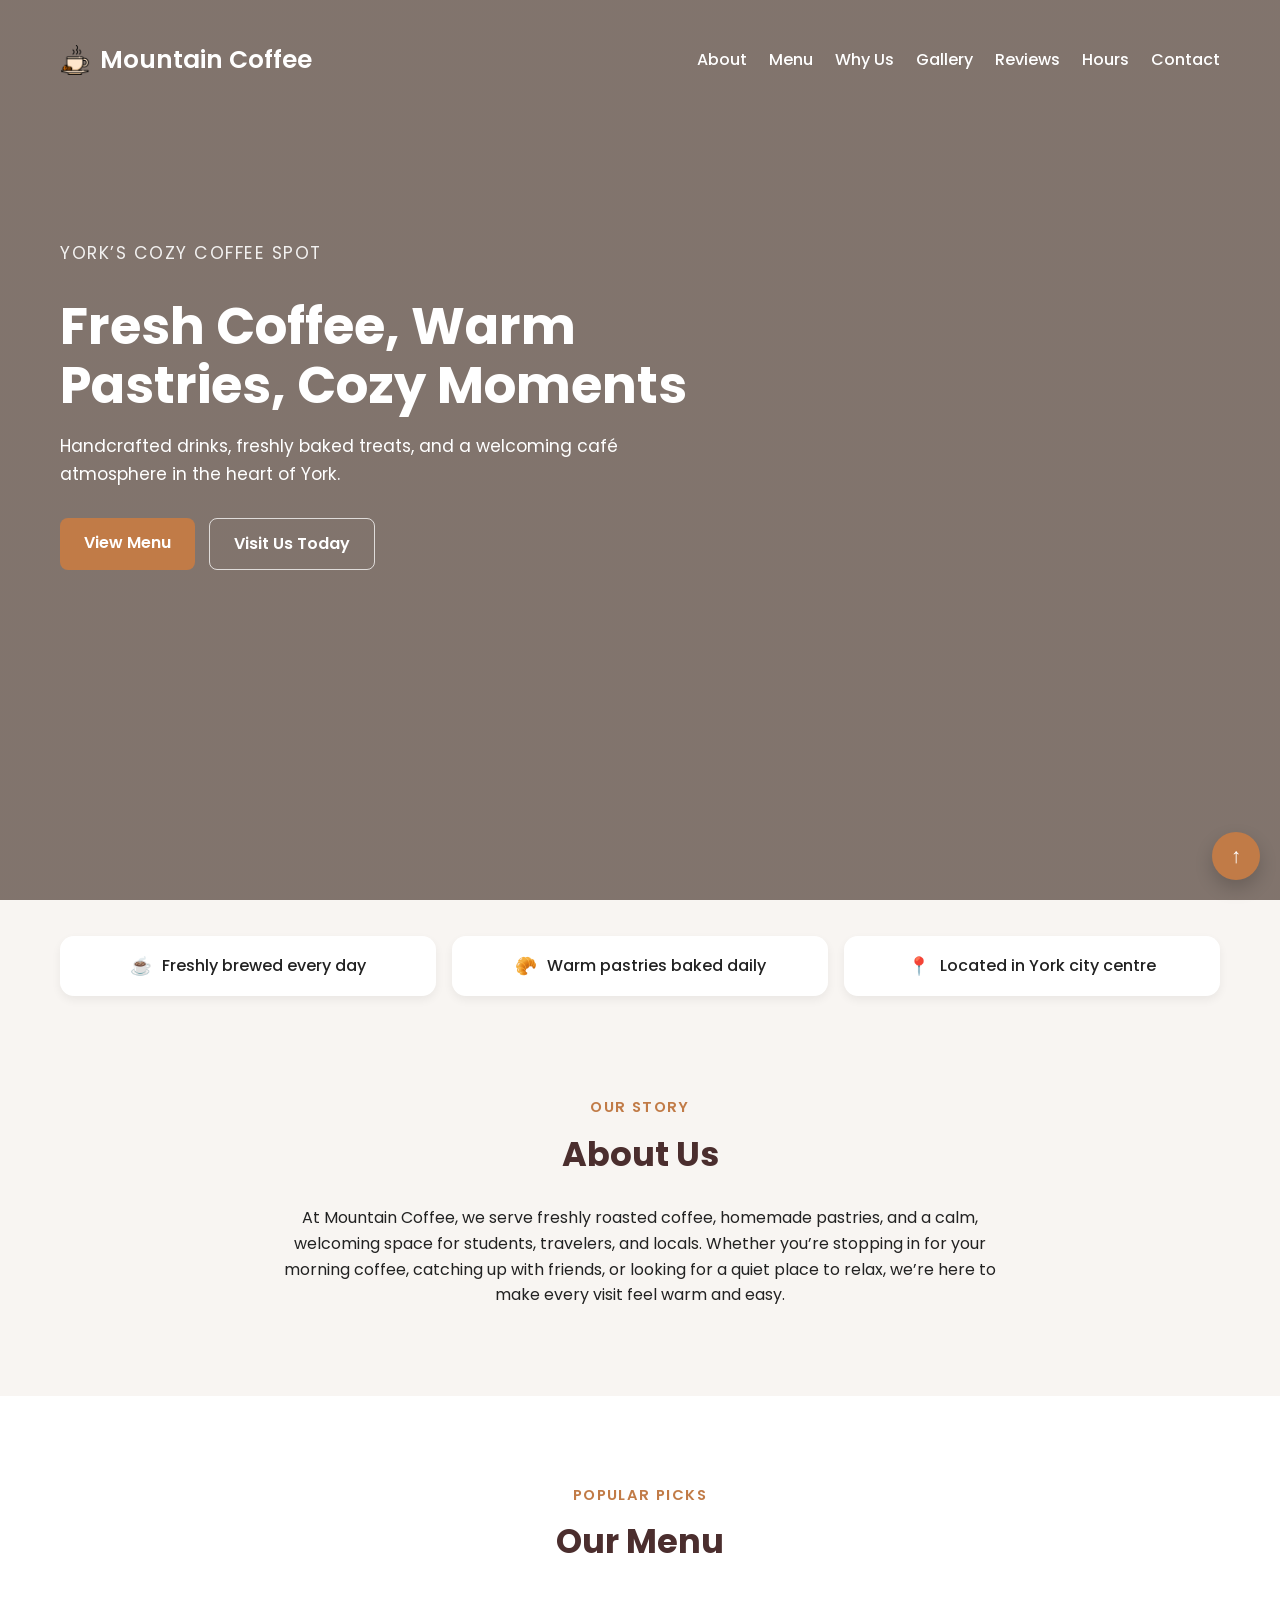
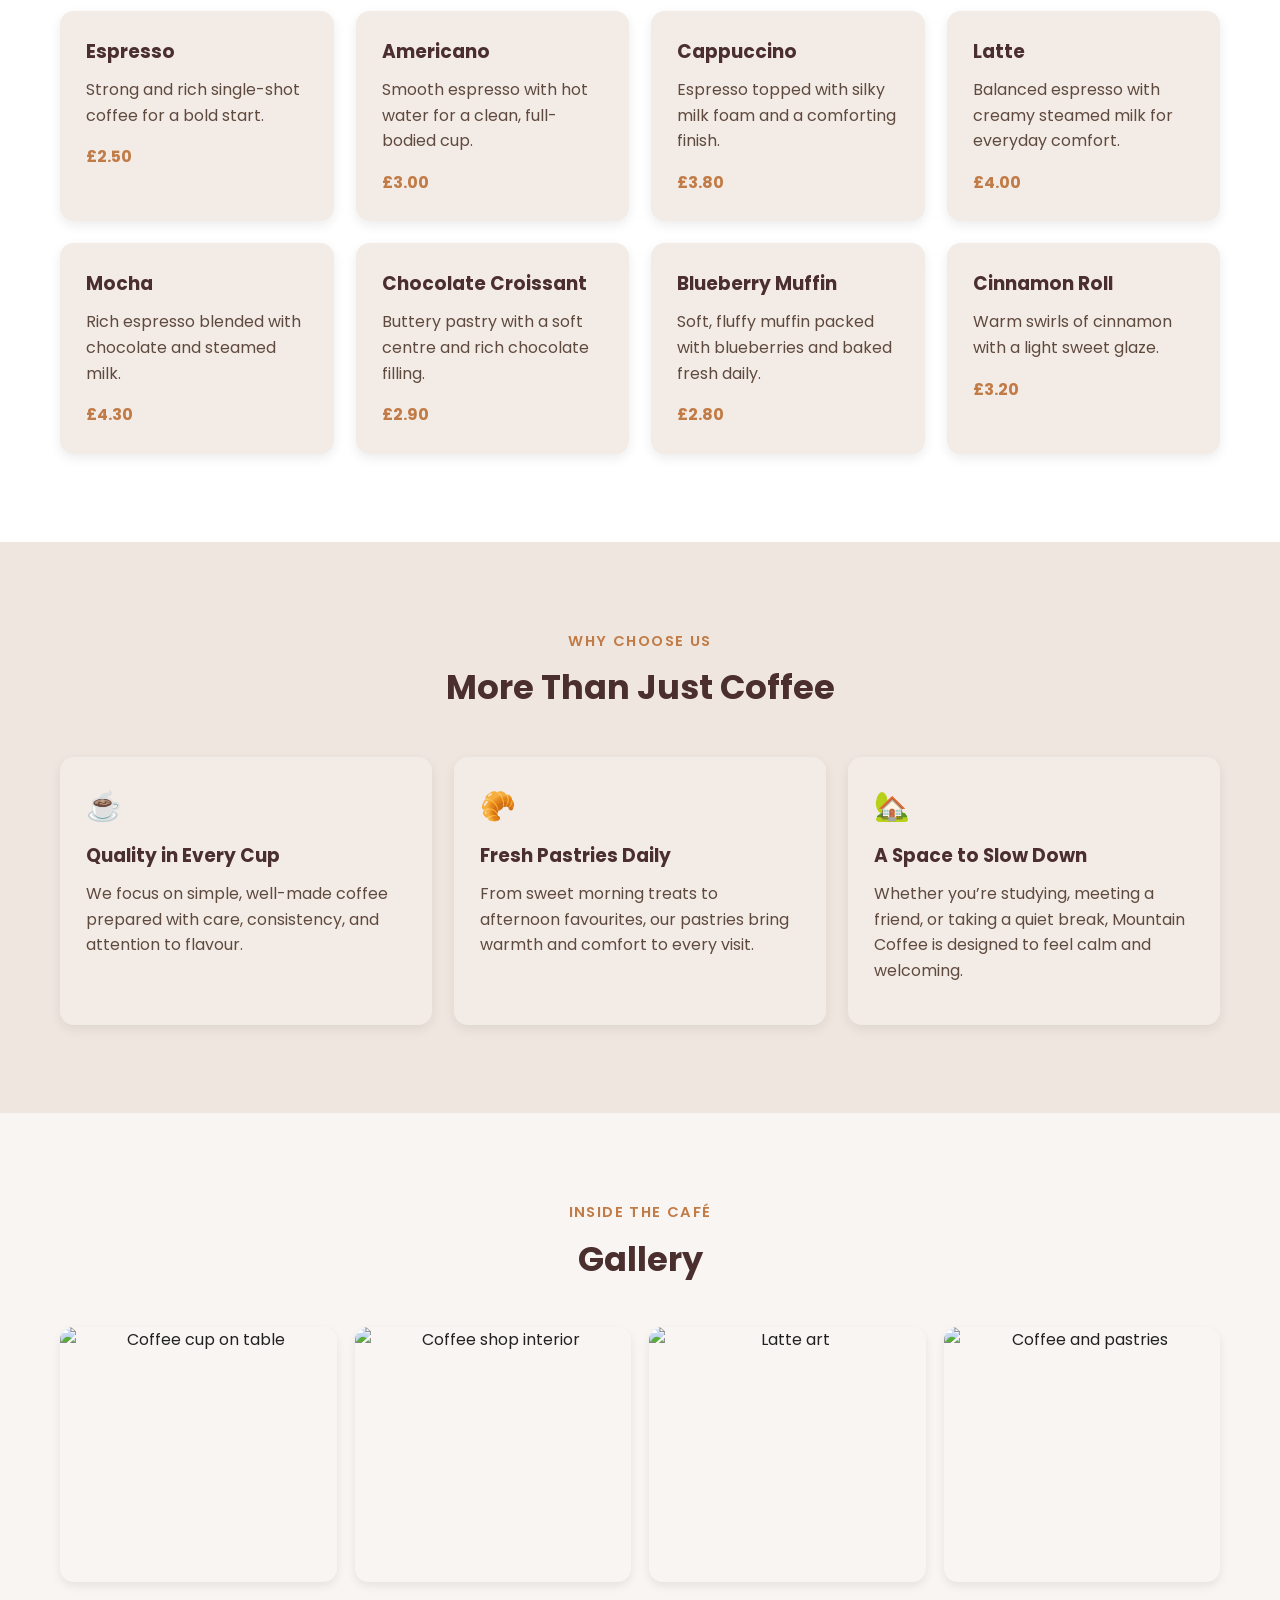
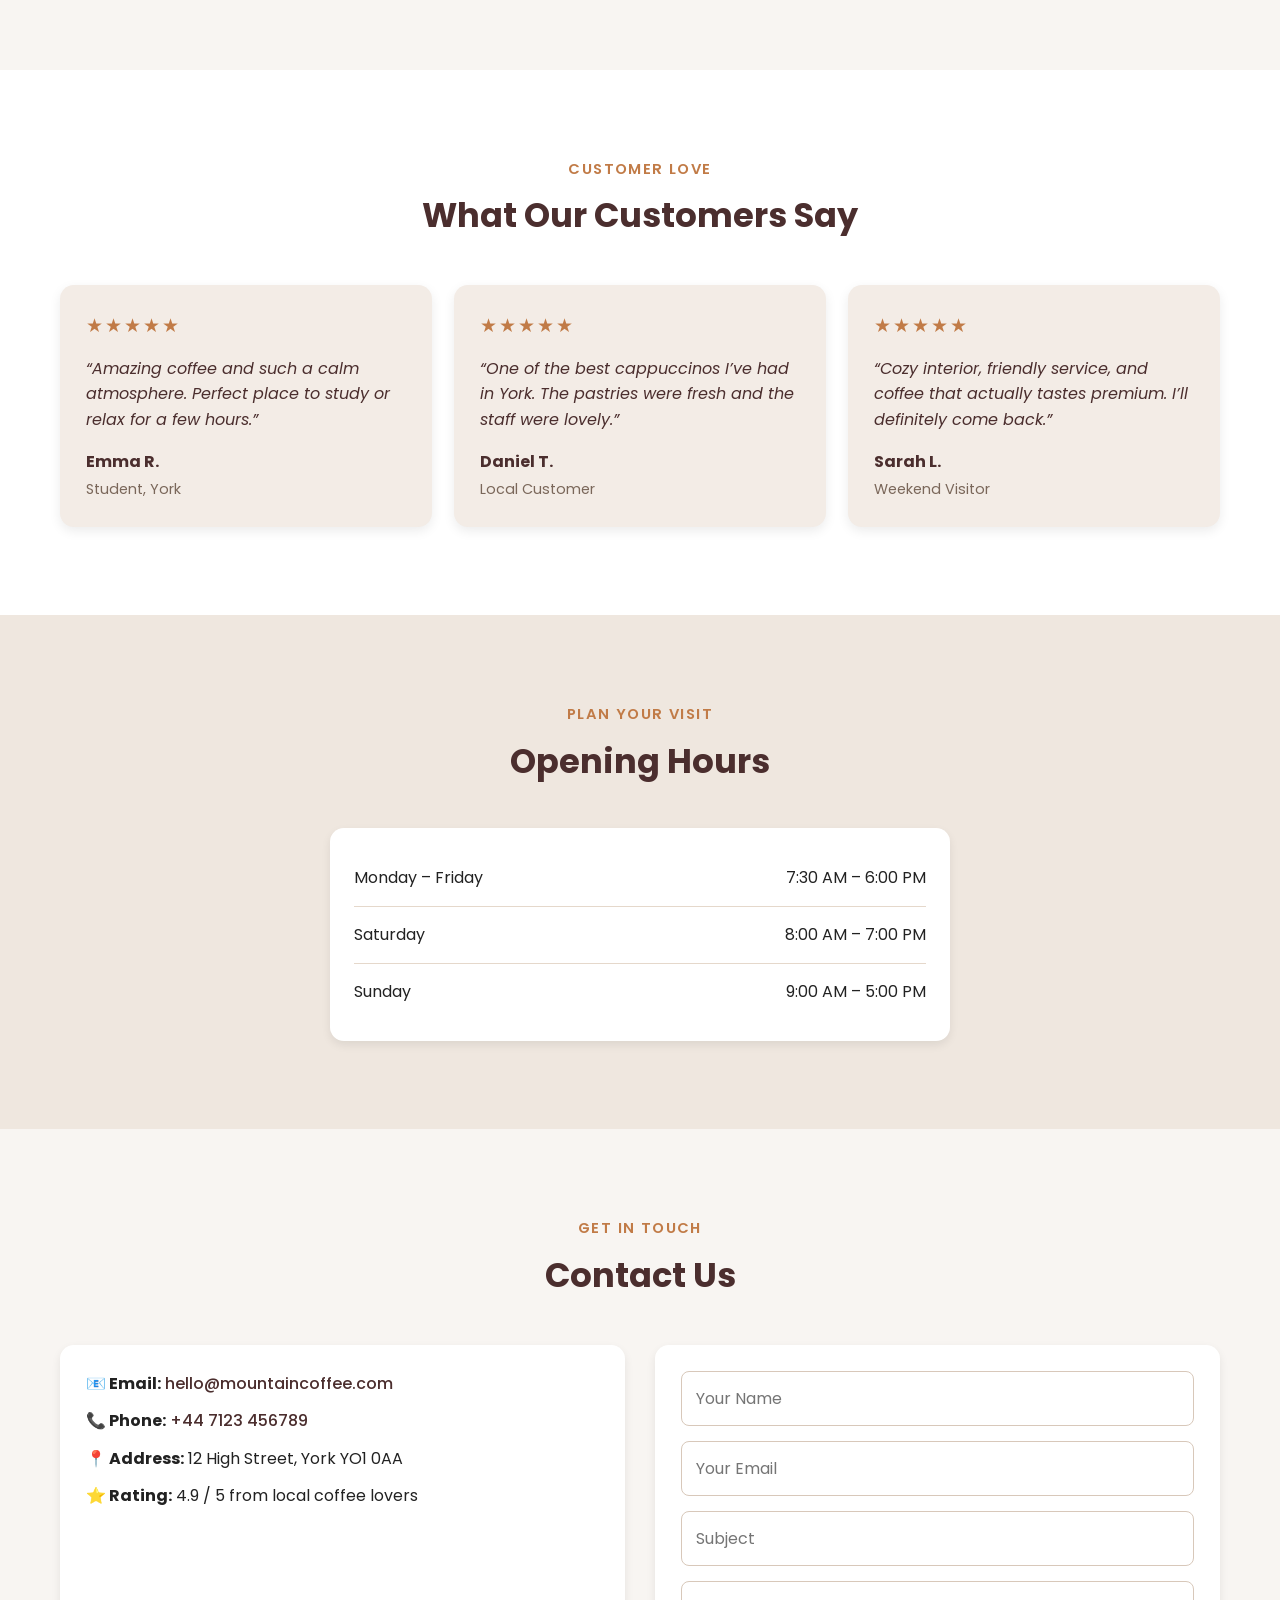
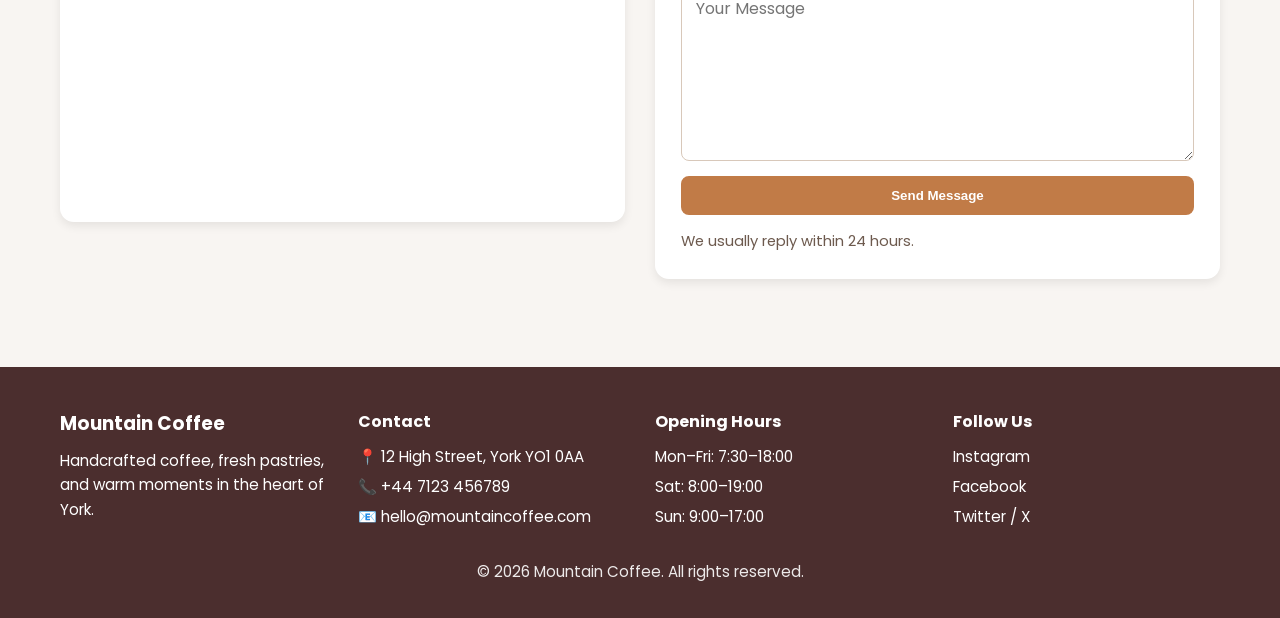
==== commit 6c450554: "Add files via upload" ====
--- a/index.html
+++ b/index.html
@@ -18,7 +18,13 @@
         <span>Mountain Coffee</span>
       </div>
 
-      <ul class="nav-links">
+      <button class="menu-toggle" aria-label="Open navigation menu" aria-expanded="false" aria-controls="nav-menu">
+        <span></span>
+        <span></span>
+        <span></span>
+      </button>
+
+      <ul class="nav-links" id="nav-menu">
         <li><a href="#about">About</a></li>
         <li><a href="#menu">Menu</a></li>
         <li><a href="#why-us">Why Us</a></li>
@@ -321,5 +327,27 @@
 
   <a href="#top" class="back-to-top" aria-label="Go to top">↑</a>
 
+  <script>
+    const menuToggle = document.querySelector('.menu-toggle');
+    const navLinks = document.querySelector('.nav-links');
+    const navItems = document.querySelectorAll('.nav-links a');
+
+    menuToggle.addEventListener('click', () => {
+      navLinks.classList.toggle('active');
+      menuToggle.classList.toggle('active');
+
+      const expanded = menuToggle.getAttribute('aria-expanded') === 'true';
+      menuToggle.setAttribute('aria-expanded', !expanded);
+    });
+
+    navItems.forEach(link => {
+      link.addEventListener('click', () => {
+        navLinks.classList.remove('active');
+        menuToggle.classList.remove('active');
+        menuToggle.setAttribute('aria-expanded', 'false');
+      });
+    });
+  </script>
+
 </body>
 </html>
--- a/style.css
+++ b/style.css
@@ -41,6 +41,7 @@
     align-items: center;
     padding: 20px 0;
     gap: 20px;
+    position: relative;
   }
   
   .logo {
@@ -49,6 +50,7 @@
     gap: 10px;
     font-size: 1.55rem;
     font-weight: 600;
+    z-index: 1002;
   }
   
   .logo-icon {
@@ -73,6 +75,37 @@
   
   .nav-links a:hover {
     opacity: 0.75;
+  }
+  
+  .menu-toggle {
+    display: none;
+    flex-direction: column;
+    justify-content: center;
+    gap: 5px;
+    background: transparent;
+    border: none;
+    cursor: pointer;
+    z-index: 1002;
+  }
+  
+  .menu-toggle span {
+    width: 28px;
+    height: 3px;
+    background: white;
+    border-radius: 999px;
+    transition: 0.3s ease;
+  }
+  
+  .menu-toggle.active span:nth-child(1) {
+    transform: translateY(8px) rotate(45deg);
+  }
+  
+  .menu-toggle.active span:nth-child(2) {
+    opacity: 0;
+  }
+  
+  .menu-toggle.active span:nth-child(3) {
+    transform: translateY(-8px) rotate(-45deg);
   }
   
   .hero-content {
@@ -533,18 +566,46 @@
     }
   
     .navbar {
+      align-items: center;
+    }
+  
+    .menu-toggle {
+      display: flex;
+    }
+  
+    .nav-links {
+      position: absolute;
+      top: calc(100% + 10px);
+      left: 0;
+      right: 0;
+      display: none;
       flex-direction: column;
-      gap: 16px;
-    }
-  
-    .logo {
-      justify-content: center;
-      text-align: center;
-    }
-  
-    .nav-links {
-      justify-content: center;
-      gap: 14px;
+      gap: 0;
+      background: rgba(45, 27, 18, 0.96);
+      border-radius: 14px;
+      padding: 12px 0;
+      overflow: hidden;
+      box-shadow: 0 10px 24px rgba(0, 0, 0, 0.22);
+      z-index: 1001;
+    }
+  
+    .nav-links.active {
+      display: flex;
+    }
+  
+    .nav-links li {
+      width: 100%;
+    }
+  
+    .nav-links a {
+      display: block;
+      width: 100%;
+      padding: 14px 20px;
+    }
+  
+    .nav-links a:hover {
+      background: rgba(255, 255, 255, 0.08);
+      opacity: 1;
     }
   
     .hero-content {
@@ -615,7 +676,6 @@
     }
   
     .nav-links {
-      gap: 10px 14px;
       font-size: 0.95rem;
     }
   
